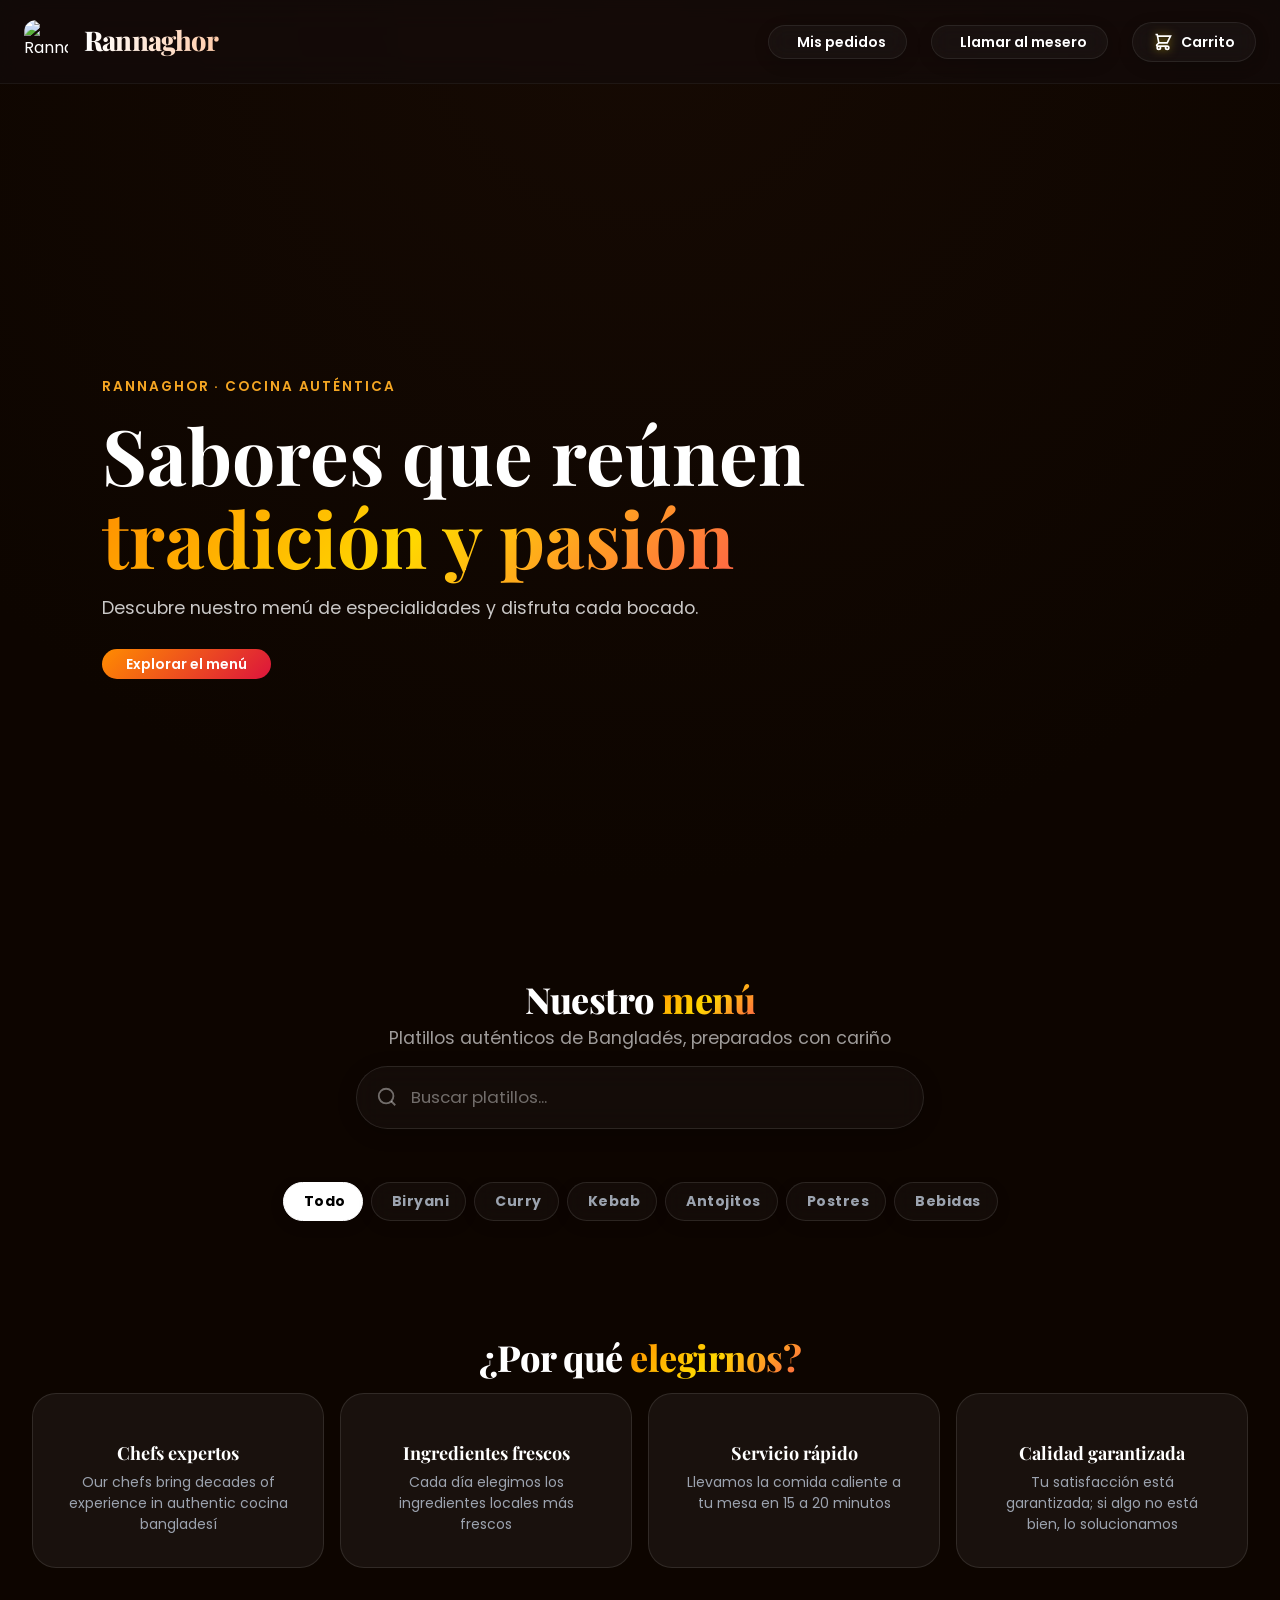
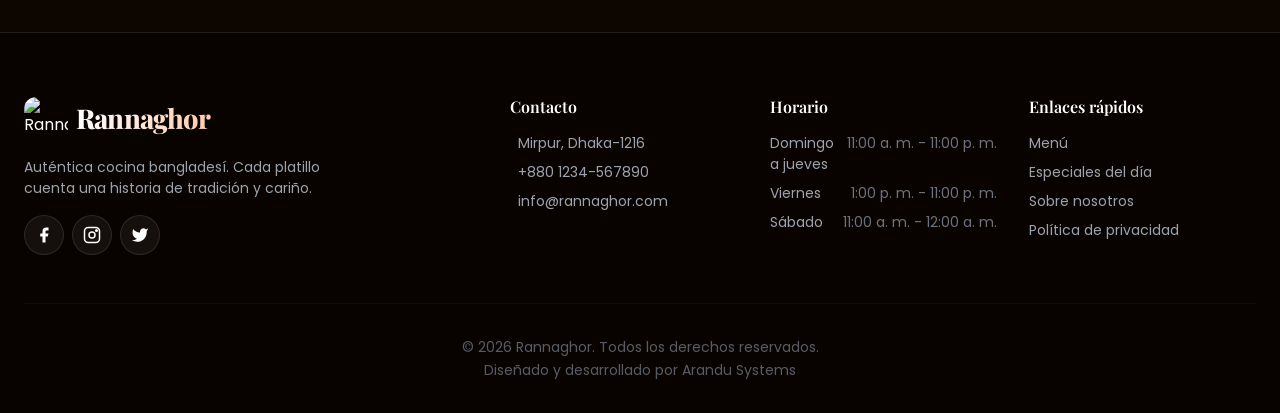
==== index.html @ ba824c11 "feat: improve restaurant ordering and kitchen workflow" ====
<!DOCTYPE html>
<html lang="es-419">

<head>
    <meta charset="UTF-8">
    <meta name="viewport" content="width=device-width, initial-scale=1.0, maximum-scale=1.0, user-scalable=no">
    <meta name="description"
        content="Rannaghor - Auténtica cocina bangladesí. Pide deliciosos platillos directamente desde tu mesa.">
    <meta name="theme-color" content="#1a0a00">
    <title>Rannaghor - Auténtica cocina bangladesí</title>

    <!-- Preconnect for faster font loading -->
    <link rel="preconnect" href="https://fonts.googleapis.com">
    <link rel="preconnect" href="https://fonts.gstatic.com" crossorigin>
    <link
        href="https://fonts.googleapis.com/css2?family=Playfair+Display:wght@400;500;600;700;800&family=Poppins:wght@300;400;500;600;700&display=swap"
        rel="stylesheet">

    <!-- Favicon -->
    <link rel="icon" type="image/png" href="assets/images/logo.png">

    <!-- Styles -->
    <link rel="stylesheet" href="css/style.css">



    <!-- Lucide Icons -->
    <script src="https://unpkg.com/lucide@latest"></script>
    <script src="https://cdn.jsdelivr.net/npm/@supabase/supabase-js@2"></script>
</head>

<body>

    <!-- Redirecting handled in script.js if no table selected -->
    <div id="welcomeScreen" class="hidden"></div>


    <!-- ==================== -->
    <!-- NAVIGATION -->
    <!-- ==================== -->
    <nav class="navbar" id="navbar" role="navigation" aria-label="Navegación principal">
        <div class="navbar-container">
            <!-- Logo -->
            <a href="#" class="navbar-brand">
                <div class="brand-logo">
                    <img src="assets/images/logo.png" alt="Rannaghor Logo">
                </div>
                <div class="brand-text">
                    <span class="brand-name">Rannaghor</span>
                </div>
            </a>


            <!-- Action Buttons -->
            <div class="navbar-actions">
                <!-- My Orders -->
                <button id="viewOrdersBtn" class="btn btn-outline btn-navbar-action">
                    <span class="btn-icon"><i data-lucide="clipboard-list"></i></span>
                    <span class="btn-text">Mis pedidos</span>
                    <span id="activeOrdersBadge" class="order-badge hidden">0</span>
                </button>

                <!-- Call Waiter (Desktop) -->
                <button id="callWaiterBtn" class="btn btn-outline btn-waiter">
                    <span class="btn-icon"><i data-lucide="bell"></i></span>
                    <span class="btn-text">Llamar al mesero</span>
                </button>

                <!-- Cart Button -->
                <button id="cartBtn" class="btn btn-outline btn-navbar-action btn-cart" aria-label="Ver carrito">
                    <span class="btn-icon">
                        <svg class="cart-icon" viewBox="0 0 24 24" fill="none" stroke="currentColor" stroke-width="2">
                            <path
                                d="M3 3h2l.4 2M7 13h10l4-8H5.4M7 13L5.4 5M7 13l-2.293 2.293c-.63.63-.184 1.707.707 1.707H17m0 0a2 2 0 100 4 2 2 0 000-4zm-8 2a2 2 0 11-4 0 2 2 0 014 0z" />
                        </svg>
                    </span>
                    <span class="btn-text">Carrito</span>
                    <span id="cartCount" class="cart-count hidden">0</span>
                </button>


            </div>
        </div>


    </nav>




    <!-- ==================== -->
    <!-- CART SIDEBAR -->
    <!-- ==================== -->
    <div id="cartOverlay" class="overlay hidden" aria-hidden="true"></div>

    <aside id="cartSidebar" class="cart-sidebar" role="dialog" aria-labelledby="cartTitle" aria-modal="true">
        <div class="cart-container">
            <!-- Cart Header -->
            <header class="cart-header">
                <h2 id="cartTitle" class="cart-title">Tu pedido</h2>
                <button id="closeCart" class="btn-close" aria-label="Cerrar carrito">
                    <svg viewBox="0 0 24 24" fill="none" stroke="currentColor" stroke-width="2">
                        <path d="M6 18L18 6M6 6l12 12" />
                    </svg>
                </button>
            </header>



            <!-- Cart Items -->
            <div class="cart-content">
                <div id="cartItems" class="cart-items">
                    <!-- Cart items will be inserted here by JavaScript -->
                </div>

                <!-- Empty Cart State -->
                <div id="emptyCart" class="empty-cart">
                    <div class="empty-cart-icon"><i data-lucide="shopping-bag"></i></div>
                    <p class="empty-cart-title">Tu carrito está vacío</p>
                    <p class="empty-cart-subtitle">¡Agrega algo delicioso!</p>
                </div>
            </div>

            <!-- Cart Summary -->
            <div id="cartSummary" class="cart-summary hidden">
                <div class="summary-row">
                    <span>Subtotal</span>
                    <span id="subtotal"><span class="currency">Gs. </span>0</span>
                </div>
                <div class="summary-row">
                    <span>IVA (5%)</span>
                    <span id="vat"><span class="currency">Gs. </span>0</span>
                </div>
                <div class="summary-row total">
                    <span>Total</span>
                    <span id="total" class="gradient-text"><span class="currency">Gs. </span>0</span>
                </div>

                <!-- Special Instructions -->
                <div class="cart-instructions">
                    <label for="instructions" class="instructions-label">Instrucciones especiales (opcional)</label>
                    <textarea id="instructions" class="instructions-input"
                        placeholder="¿Tienes alguna alergia o solicitud especial?" rows="2"></textarea>
                </div>

                <!-- Payment Method Info -->
                <div class="payment-method-container">
                    <div class="payment-options">
                        <div class="payment-option active">
                            <span class="payment-icon"><i data-lucide="banknote"></i></span>
                            <div class="payment-details">
                                <span class="payment-label">Pago en efectivo</span>
                                <span class="payment-sublabel">Paga en la caja, por favor</span>
                            </div>
                        </div>
                    </div>
                </div>

                <!-- Place Order Button -->
                <button id="placeOrder" class="btn btn-primary btn-place-order">
                    <span>Confirmar pedido</span>
                    <i data-lucide="send"></i>
                </button>
            </div>
        </div>
    </aside>

    <!-- ==================== -->
    <!-- MAIN CONTENT -->
    <!-- ==================== -->
    <main id="mainContent" class="main-content">

        <!-- ==================== -->
        <!-- HERO SECTION -->
        <!-- ==================== -->
        <section class="hero-section" aria-labelledby="heroTitle">
            <!-- Unified Full-Screen Specials Background Slider -->
            <div id="specials" class="specials-slider">
                <!-- Slides will be dynamically injected here by JS -->
            </div>
            <div class="hero-fallback">
                <span class="hero-fallback-eyebrow">Rannaghor · Cocina auténtica</span>
                <h1 id="heroTitle">Sabores que reúnen<br><span class="gradient-text">tradición y pasión</span></h1>
                <p>Descubre nuestro menú de especialidades y disfruta cada bocado.</p>
                <a class="btn btn-primary" href="#menu">Explorar el menú</a>
            </div>

        </section>

        <!-- ==================== -->
        <!-- MENU SECTION -->
        <!-- ==================== -->
        <section id="menu" class="menu-section" aria-labelledby="menuTitle">
            <div class="section-container">
                <!-- Section Header -->
                <header class="section-header">
                    <h2 id="menuTitle" class="section-title scroll-reveal">
                        Nuestro <span class="gradient-text">menú</span>
                    </h2>
                    <p class="section-subtitle scroll-reveal">
                        Platillos auténticos de Bangladés, preparados con cariño
                    </p>
                </header>

                <!-- Search Bar -->
                <div class="search-container scroll-reveal">
                    <div class="search-box">
                        <svg class="search-icon" viewBox="0 0 24 24" fill="none" stroke="currentColor" stroke-width="2">
                            <circle cx="11" cy="11" r="8" />
                            <path d="M21 21l-4.35-4.35" />
                        </svg>
                        <input type="search" id="menuSearch" class="search-input" placeholder="Buscar platillos..."
                            aria-label="Buscar en el menú">
                        <button id="clearSearch" class="search-clear hidden" aria-label="Borrar búsqueda">
                            <svg viewBox="0 0 24 24" fill="none" stroke="currentColor" stroke-width="2">
                                <path d="M6 18L18 6M6 6l12 12" />
                            </svg>
                        </button>
                    </div>
                </div>

                <!-- Category Tabs -->
                <div class="category-tabs scroll-reveal" role="tablist" aria-label="Categorías del menú">
                    <button class="category-tab active" data-category="all" role="tab" aria-selected="true">
                        <span class="tab-icon"><i data-lucide="layout-grid"></i></span>
                        <span class="tab-text">Todo</span>
                    </button>
                    <button class="category-tab" data-category="biriyani" role="tab" aria-selected="false">
                        <span class="tab-icon"><i data-lucide="utensils-crossed"></i></span>
                        <span class="tab-text">Biryani</span>
                    </button>
                    <button class="category-tab" data-category="curry" role="tab" aria-selected="false">
                        <span class="tab-icon"><i data-lucide="soup"></i></span>
                        <span class="tab-text">Curry</span>
                    </button>
                    <button class="category-tab" data-category="kebab" role="tab" aria-selected="false">
                        <span class="tab-icon"><i data-lucide="flame"></i></span>
                        <span class="tab-text">Kebab</span>
                    </button>
                    <button class="category-tab" data-category="snacks" role="tab" aria-selected="false">
                        <span class="tab-icon"><i data-lucide="cookie"></i></span>
                        <span class="tab-text">Antojitos</span>
                    </button>
                    <button class="category-tab" data-category="dessert" role="tab" aria-selected="false">
                        <span class="tab-icon"><i data-lucide="cake-slice"></i></span>
                        <span class="tab-text">Postres</span>
                    </button>
                    <button class="category-tab" data-category="drinks" role="tab" aria-selected="false">
                        <span class="tab-icon"><i data-lucide="cup-soda"></i></span>
                        <span class="tab-text">Bebidas</span>
                    </button>
                </div>

                <!-- Menu Grid -->
                <div id="menuGrid" class="menu-grid" role="list">
                    <!-- Menu items will be inserted here by JavaScript -->
                </div>

                <!-- No Results Message -->
                <div id="noResults" class="no-results hidden">
                    <div class="no-results-icon"><i data-lucide="search"></i></div>
                    <p class="no-results-title">No encontramos platillos</p>
                    <p class="no-results-subtitle">Prueba con otra búsqueda</p>
                </div>
            </div>
        </section>


        <!-- ==================== -->
        <!-- FEATURES SECTION -->
        <!-- ==================== -->
        <section class="features-section" aria-labelledby="featuresTitle">
            <div class="section-container">
                <header class="section-header">
                    <h2 id="featuresTitle" class="section-title scroll-reveal">
                        ¿Por qué <span class="gradient-text">elegirnos?</span>
                    </h2>
                </header>

                <div class="features-grid">
                    <div class="feature-card scroll-reveal">
                        <div class="feature-icon"><i data-lucide="chef-hat"></i></div>
                        <h3 class="feature-title">Chefs expertos</h3>
                        <p class="feature-description">Our chefs bring decades of experience in authentic
                            cocina bangladesí</p>
                    </div>
                    <div class="feature-card scroll-reveal">
                        <div class="feature-icon"><i data-lucide="leaf"></i></div>
                        <h3 class="feature-title">Ingredientes frescos</h3>
                        <p class="feature-description">Cada día elegimos los ingredientes locales más frescos</p>
                    </div>
                    <div class="feature-card scroll-reveal">
                        <div class="feature-icon"><i data-lucide="zap"></i></div>
                        <h3 class="feature-title">Servicio rápido</h3>
                        <p class="feature-description">Llevamos la comida caliente a tu mesa en 15 a 20 minutos</p>
                    </div>
                    <div class="feature-card scroll-reveal">
                        <div class="feature-icon"><i data-lucide="check-circle"></i></div>
                        <h3 class="feature-title">Calidad garantizada</h3>
                        <p class="feature-description">Tu satisfacción está garantizada; si algo no está bien, lo solucionamos</p>
                    </div>
                </div>
            </div>
        </section>

        <!-- ==================== -->
        <!-- FOOTER -->
        <!-- ==================== -->
        <footer class="footer" role="contentinfo">
            <div class="footer-container">
                <div class="footer-grid">
                    <!-- Brand Column -->
                    <div class="footer-brand">
                        <div class="footer-logo">
                            <div class="brand-logo">
                                <img src="assets/images/logo.png" alt="Rannaghor Logo">
                            </div>
                            <div class="brand-text">
                                <span class="brand-name">Rannaghor</span>
                            </div>
                        </div>
                        <p class="footer-description">
                            Auténtica cocina bangladesí. Cada platillo cuenta una historia de tradición y cariño.
                        </p>
                        <div class="social-links">
                            <a href="#" class="social-link" aria-label="Facebook">
                                <svg viewBox="0 0 24 24" fill="currentColor">
                                    <path d="M18 2h-3a5 5 0 00-5 5v3H7v4h3v8h4v-8h3l1-4h-4V7a1 1 0 011-1h3z" />
                                </svg>
                            </a>
                            <a href="#" class="social-link" aria-label="Instagram">
                                <svg viewBox="0 0 24 24" fill="none" stroke="currentColor" stroke-width="2">
                                    <rect x="2" y="2" width="20" height="20" rx="5" />
                                    <circle cx="12" cy="12" r="4" />
                                    <circle cx="18" cy="6" r="1" />
                                </svg>
                            </a>
                            <a href="#" class="social-link" aria-label="Twitter">
                                <svg viewBox="0 0 24 24" fill="currentColor">
                                    <path
                                        d="M23 3a10.9 10.9 0 01-3.14 1.53 4.48 4.48 0 00-7.86 3v1A10.66 10.66 0 013 4s-4 9 5 13a11.64 11.64 0 01-7 2c9 5 20 0 20-11.5a4.5 4.5 0 00-.08-.83A7.72 7.72 0 0023 3z" />
                                </svg>
                            </a>
                        </div>
                    </div>

                    <!-- Contact Column -->
                    <div class="footer-column">
                        <h4 class="footer-heading">Contacto</h4>
                        <ul class="footer-links">
                            <li>
                                <span class="footer-icon"><i data-lucide="map-pin"></i></span>
                                <a href="https://maps.app.goo.gl/3uwBWRVSph2sTfhd8">Mirpur, Dhaka-1216</a>
                            </li>
                            <li>
                                <span class="footer-icon"><i data-lucide="phone"></i></span>
                                <a href="tel:+8801234567890">+880 1234-567890</a>
                            </li>
                            <li>
                                <span class="footer-icon"><i data-lucide="mail"></i></span>
                                <a href="mailto:info@rannaghor.com">info@rannaghor.com</a>
                            </li>
                        </ul>
                    </div>

                    <!-- Hours Column -->
                    <div class="footer-column">
                        <h4 class="footer-heading">Horario</h4>
                        <ul class="footer-links">
                            <li>
                                <span class="day">Domingo a jueves</span>
                                <span class="time">11:00 a. m. - 11:00 p. m.</span>
                            </li>
                            <li>
                                <span class="day">Viernes</span>
                                <span class="time">1:00 p. m. - 11:00 p. m.</span>
                            </li>
                            <li>
                                <span class="day">Sábado</span>
                                <span class="time">11:00 a. m. - 12:00 a. m.</span>
                            </li>
                        </ul>
                    </div>

                    <!-- Quick Links Column -->
                    <div class="footer-column">
                        <h4 class="footer-heading">Enlaces rápidos</h4>
                        <ul class="footer-links">
                            <li><a href="#menu">Menú</a></li>
                            <li><a href="#specials">Especiales del día</a></li>
                            <li><a href="#">Sobre nosotros</a></li>
                            <li><a href="#">Política de privacidad</a></li>
                        </ul>
                    </div>
                </div>

                <!-- Footer Bottom -->
                <div class="footer-bottom">
                    <p>
                        © 2026 Rannaghor. Todos los derechos reservados.
                        <br>
                        Diseñado y desarrollado por
                        Arandu Systems
                    </p>
                </div>
            </div>
        </footer>
    </main>

    <!-- ==================== -->
    <!-- MODALS -->
    <!-- ==================== -->

    <!-- Orders History Modal -->
    <div id="ordersModal" class="modal hidden" role="dialog" aria-labelledby="ordersModalTitle" aria-modal="true">
        <div class="modal-backdrop"></div>
        <div class="modal-container">
            <div class="modal-content modal-md">
                <header class="modal-header">
                    <h3 id="ordersModalTitle" class="modal-title">Historial de pedidos</h3>
                    <button id="closeOrdersModal" class="btn-close" aria-label="Cerrar">
                        <svg viewBox="0 0 24 24" fill="none" stroke="currentColor" stroke-width="2">
                            <path d="M6 18L18 6M6 6l12 12" />
                        </svg>
                    </button>
                </header>
                <div class="modal-body">
                    <div id="ordersList" class="orders-list">
                        <!-- Orders will be inserted here by JavaScript -->
                    </div>
                    <div id="noOrders" class="empty-state">
                        <div class="empty-state-icon"><i data-lucide="clipboard-list"></i></div>
                        <p class="empty-state-title">Aún no tienes pedidos</p>
                        <p class="empty-state-subtitle">Aquí aparecerá tu historial de pedidos</p>
                    </div>
                </div>
            </div>
        </div>
    </div>

    <!-- Track Order Modal -->
    <div id="trackOrderModal" class="modal hidden" role="dialog" aria-labelledby="trackOrderModalTitle"
        aria-modal="true">
        <div class="modal-backdrop"></div>
        <div class="modal-container">
            <div class="modal-content modal-md">
                <header class="modal-header">
                    <div class="modal-header-left">
                        <h3 id="trackOrderModalTitle" class="modal-title">Seguir pedido</h3>
                        <div class="live-badge">
                            <div class="live-dot"></div>
                            <span>En vivo</span>
                        </div>
                    </div>
                    <button id="closeTrackOrderModal" class="btn-close" aria-label="Cerrar">
                        <svg viewBox="0 0 24 24" fill="none" stroke="currentColor" stroke-width="2">
                            <path d="M6 18L18 6M6 6l12 12" />
                        </svg>
                    </button>
                </header>
                <div class="modal-body">
                    <div id="trackOrderList" class="track-order-list">
                        <!-- Active orders with status tracker will be inserted here -->
                    </div>
                    <div id="noActiveOrders" class="empty-state hidden">
                        <div class="empty-state-icon">✅</div>
                        <p class="empty-state-title">No tienes pedidos activos</p>
                        <p class="empty-state-subtitle">¡Ya se entregaron todos tus pedidos!</p>
                    </div>
                </div>
            </div>
        </div>
    </div>

    <!-- Order Success Modal -->
    <div id="successModal" class="modal hidden" role="dialog" aria-labelledby="successModalTitle" aria-modal="true">
        <div class="modal-backdrop"></div>
        <div class="modal-container">
            <div class="modal-content modal-sm">
                <div class="success-content">
                    <!-- Animated Checkmark -->
                    <div class="success-checkmark">
                        <svg viewBox="0 0 24 24">
                            <path d="M5 13l4 4L19 7" />
                        </svg>
                    </div>

                    <h3 id="successModalTitle" class="success-title">¡Pedido confirmado!</h3>
                    <p class="success-subtitle">Enviamos tu pedido a la cocina</p>
                    <p class="order-number">Pedido n.º <span id="orderNumber">12345</span></p>

                    <!-- Info Cards -->
                    <div class="success-info-grid">
                        <div class="success-info-card">
                            <div class="info-icon"><i data-lucide="clock"></i></div>
                            <p class="info-label">Tiempo estimado</p>
                            <p class="info-value">15 a 20 min</p>
                        </div>
                        <div class="success-info-card">
                            <div class="info-icon"><i data-lucide="armchair"></i></div>
                            <p class="info-label">Para la</p>
                            <p class="info-value">Mesa <span id="successTableNumber">-</span></p>
                        </div>
                    </div>

                    <!-- Tip Message -->
                    <div class="success-tip">
                        <p><i data-lucide="info" class="inline-icon"></i> Pulsa el botón <strong>"Seguir pedido"</strong> para
                            ver las actualizaciones en tiempo real</p>
                    </div>

                    <button id="closeSuccessModal" class="btn btn-primary btn-block">
                        Seguir pidiendo
                    </button>
                </div>
            </div>
        </div>
    </div>



    <!-- Item Detail Modal -->
    <div id="itemModal" class="modal hidden" role="dialog" aria-labelledby="itemModalTitle" aria-modal="true">
        <div class="modal-backdrop"></div>
        <div class="modal-container">
            <div class="modal-content modal-md">
                <button id="closeItemModal" class="btn-close modal-close-top" aria-label="Cerrar">
                    <svg viewBox="0 0 24 24" fill="none" stroke="currentColor" stroke-width="2">
                        <path d="M6 18L18 6M6 6l12 12" />
                    </svg>
                </button>

                <div class="item-modal-content" id="itemModalContent">
                    <!-- Left Column: Image & Core Info -->
                    <div class="item-modal-left">
                        <div class="item-modal-visual">
                            <div id="itemModalIcon" class="main-image-container">
                                <!-- Image inserted by JS -->
                            </div>
                            <div class="modal-rating-header">
                                <div class="main-rating-stars">
                                    <i data-lucide="star" class="icon-star-filled"></i>
                                </div>
                                <span id="itemModalAvgRating" class="rating-number">0.0</span>
                                <span id="itemModalRatingCount" class="rating-count">(0 reseñas)</span>
                            </div>
                        </div>

                        <div class="item-modal-details-box">
                            <div class="item-modal-header-info">
                                <h3 id="itemModalTitle" class="item-title-lg">Nombre del platillo</h3>
                                <p id="itemModalDesc" class="item-desc-md">Descripción</p>
                            </div>

                            <div class="item-modal-pricing-row">
                                <span id="itemModalPrice" class="item-price-lg">Gs. 0</span>
                                <div class="item-qty-control">
                                    <button class="qty-btn-v2" id="itemQtyMinus"
                                        aria-label="Reducir cantidad">−</button>
                                    <span class="qty-val-v2" id="itemQtyValue">1</span>
                                    <button class="qty-btn-v2" id="itemQtyPlus"
                                        aria-label="Aumentar cantidad">+</button>
                                </div>
                            </div>

                            <button id="addItemToCart" class="btn btn-primary btn-add-cart-v2">
                                <span>Agregar al carrito</span>
                                <span class="btn-divider"></span>
                                <span id="itemTotalPrice">Gs. 0</span>
                            </button>
                        </div>
                    </div>

                    <!-- Right Column: Reviews -->
                    <div class="item-modal-right">
                        <div class="reviews-section">
                            <h4 class="reviews-section-title">RESEÑAS DE CLIENTES</h4>
                            <div id="itemReviewsList" class="reviews-scroll-area">
                                <!-- Reviews inserted by JS -->
                            </div>
                            <div id="noReviews" class="no-reviews-placeholder">
                                <span>Aún no hay reseñas</span>
                            </div>
                        </div>
                    </div>
                </div>
            </div>
        </div>
    </div>

    <!-- Rating Modal -->
    <div id="ratingModal" class="modal hidden" role="dialog" aria-labelledby="ratingModalTitle" aria-modal="true">
        <div class="modal-backdrop"></div>
        <div class="modal-container">
            <div class="modal-content modal-md">
                <!-- Rating View -->
                <div id="ratingView">
                    <header class="modal-header">
                        <div>
                            <h3 id="ratingModalTitle" class="modal-title">Califica tus platillos</h3>
                            <p class="rating-order-id">Pedido n.º <span id="ratingOrderNumber">-</span></p>
                        </div>
                        <button id="closeRatingModal" class="btn-close" aria-label="Cerrar">
                            <svg viewBox="0 0 24 24" fill="none" stroke="currentColor" stroke-width="2">
                                <path d="M6 18L18 6M6 6l12 12" />
                            </svg>
                        </button>
                    </header>
                    <div class="modal-body">
                        <p class="rating-subtitle">¿Qué te pareció cada platillo? ¡Toca las estrellas para calificarlo!</p>
                        <div id="ratingItemsList" class="rating-items-list">
                            <!-- Per-item rating rows inserted by JS -->
                        </div>
                    </div>
                    <div class="rating-actions">
                        <button id="skipRating" class="btn btn-outline">Omitir</button>
                        <button id="submitRating" class="btn btn-primary">
                            <span>Enviar</span>
                        </button>
                    </div>
                </div>
            </div>
        </div>
    </div>

    <!-- ==================== -->
    <!-- FLOATING ELEMENTS -->
    <!-- ==================== -->



    <!-- Floating Track Order Button -->
    <div id="floatingTrackOrder" class="floating-track hidden">
        <button id="floatingTrackBtn" class="fab fab-track">
            <div class="live-dot"></div>
            <span class="fab-text">Seguir pedido</span>
            <span id="floatingOrderCount" class="fab-badge">1</span>
        </button>
    </div>

    <!-- Toast Container -->
    <div id="toastContainer" class="toast-container" aria-live="polite" aria-atomic="true">
        <!-- Toast notifications will be inserted here -->
    </div>

    <!-- Back to Top Button -->
    <button id="backToTop" class="back-to-top hidden" aria-label="Volver arriba">
        <svg viewBox="0 0 24 24" fill="none" stroke="currentColor" stroke-width="2">
            <path d="M18 15l-6-6-6 6" />
        </svg>
    </button>

    <!-- Scripts -->
    <script src="js/script.js"></script>
</body>

</html>
---- css/style.css ----
/* ============================================
   RANNAGHOR - RESTAURANT ORDERING SYSTEM
   Complete Responsive Stylesheet (FIXED)
   ============================================ */

/* ==========================================
   TABLE OF CONTENTS
   ==========================================
   1. CSS Variables & Theme
   2. Reset & Base Styles
   3. Typography
   4. Utility Classes
   5. Layout & Container
   6. Buttons
   7. Navigation
   8. Welcome Screen
   9. Hero Section
   10. Menu Section
   11. Specials Section
   12. Features Section
   13. Footer
   14. Cart Sidebar
   15. Modals
   16. Cards
   17. Forms
   18. Floating Elements
   19. Animations & Keyframes
   20. Responsive Breakpoints
   ========================================== */

/* ==========================================
   1. CSS VARIABLES & THEME
   ========================================== */

:root {
    /* Colors - Primary */
    --color-primary: #FF8C00;
    --color-primary-dark: #DC143C;
    --color-primary-light: #FFD700;

    /* Colors - Background */
    --color-bg-dark: #0d0500;
    --color-bg-card: rgba(255, 255, 255, 0.05);
    --color-bg-card-hover: rgba(255, 255, 255, 0.08);
    --color-bg-overlay: rgba(0, 0, 0, 0.8);

    /* Colors - Text */
    --color-text-primary: #ffffff;
    --color-text-secondary: #9ca3af;
    --color-text-muted: #6b7280;

    /* Colors - Status */
    --color-success: #10b981;
    --color-warning: #f59e0b;
    --color-error: #ef4444;
    --color-info: #3b82f6;

    /* Colors - Border */
    --color-border: rgba(255, 255, 255, 0.1);
    --color-border-hover: rgba(255, 140, 0, 0.5);

    /* Gradients */
    --gradient-primary: linear-gradient(135deg, #FF8C00 0%, #DC143C 100%);
    --gradient-action: linear-gradient(135deg, #DC143C 0%, #FF4500 50%, #C71585 100%);
    --gradient-text: linear-gradient(135deg, #FF8C00 0%, #FFD700 50%, #FF6347 100%);
    --gradient-success: linear-gradient(135deg, #10b981 0%, #059669 100%);

    /* Spacing Scale (Issue #10: Documented for clarity)
       Based on a consistent 4px/0.25rem base unit
       xs=4px, sm=8px, md=16px, lg=24px, xl=32px, 2xl=48px, 3xl=64px */
    --space-xs: 0.25rem;
    /* 4px - Minimal spacing */
    --space-sm: 0.5rem;
    /* 8px - Small spacing */
    --space-md: 1rem;
    /* 16px - Default spacing */
    --space-lg: 1.5rem;
    /* 24px - Large spacing */
    --space-xl: 2rem;
    /* 32px - Extra large spacing */
    --space-2xl: 3rem;
    /* 48px - 2x extra large */
    --space-3xl: 4rem;
    /* 64px - 3x extra large */

    /* Border Radius Scale
       Consistent sizing from small corners to full circles */
    --radius-sm: 0.375rem;
    /* 6px - Small radius */
    --radius-md: 0.5rem;
    /* 8px - Medium radius */
    --radius-lg: 0.75rem;
    /* 12px - Large radius */
    --radius-xl: 1rem;
    /* 16px - Extra large radius */
    --radius-2xl: 1.5rem;
    /* 24px - 2x extra large */
    --radius-full: 9999px;
    /* Fully rounded (pills/circles) */

    /* Font Family */
    --font-body: 'Poppins', -apple-system, BlinkMacSystemFont, 'Segoe UI', Roboto, sans-serif;
    --font-display: 'Playfair Display', Georgia, serif;

    /* Font Sizes */
    --text-xs: 0.75rem;
    --text-sm: 0.875rem;
    --text-base: 1rem;
    --text-lg: 1.125rem;
    --text-xl: 1.25rem;
    --text-2xl: 1.5rem;
    --text-3xl: 1.875rem;
    --text-4xl: 2.25rem;
    --text-5xl: 3rem;
    --text-6xl: 3.75rem;

    /* Font Weights */
    --font-light: 300;
    --font-normal: 400;
    --font-medium: 500;
    --font-semibold: 600;
    --font-bold: 700;
    --font-extrabold: 800;

    /* Line Heights */
    --leading-tight: 1.25;
    --leading-normal: 1.5;
    --leading-relaxed: 1.625;

    /* Shadows */
    --shadow-sm: 0 1px 2px rgba(0, 0, 0, 0.2);
    --shadow-md: 0 4px 6px rgba(0, 0, 0, 0.3);
    --shadow-lg: 0 10px 25px rgba(0, 0, 0, 0.4);
    --shadow-xl: 0 20px 40px rgba(0, 0, 0, 0.5);
    --shadow-glow: 0 0 30px rgba(255, 140, 0, 0.3);

    /* Transitions */
    --transition-fast: 150ms ease;
    --transition-base: 300ms ease;
    --transition-slow: 500ms ease;
    --transition-bounce: 500ms cubic-bezier(0.68, -0.55, 0.265, 1.55);

    /* Z-Index Scale */
    --z-base: 1;
    --z-dropdown: 10;
    --z-sticky: 20;
    --z-fixed: 30;
    --z-modal-backdrop: 2000;
    --z-modal: 3000;
    --z-popover: 60;
    --z-tooltip: 70;
    --z-toast: 5000;
    --z-max: 100;

    /* Container */
    --container-max: 1280px;
    --container-padding: 1.5rem;

    /* Navbar */
    --navbar-height: 84px;
    --navbar-height-mobile: 74px;
}

/* ==========================================
   2. RESET & BASE STYLES
   ========================================== */

*,
*::before,
*::after {
    box-sizing: border-box;
    margin: 0;
    padding: 0;
}

html {
    scroll-behavior: smooth;
    -webkit-text-size-adjust: 100%;
    -webkit-tap-highlight-color: transparent;
    background-color: #0d0500;
    /* Prevent white background showing during mobile scroll */
    min-height: 100%;
}

body {
    font-family: var(--font-body);
    font-size: var(--text-base);
    font-weight: var(--font-normal);
    line-height: var(--leading-normal);
    color: var(--color-text-primary);
    background: radial-gradient(circle at top center, #160a03 0%, var(--color-bg-dark) 80%);
    background-attachment: fixed;
    background-color: var(--color-bg-dark);
    min-height: 100%;
    margin: 0;
    overflow-x: hidden;
    -webkit-font-smoothing: antialiased;
    -moz-osx-font-smoothing: grayscale;
}

/* Optimization for mobile browsers to prevent background flickering/gaps during scroll */
@media (max-width: 768px) {
    body {
        background-attachment: scroll;
        background-repeat: no-repeat;
        background-size: cover;
    }
}

body.modal-open,
body.cart-open {
    overflow: hidden;
}

svg,
.lucide {
    display: block;
    max-width: 100%;
}

img {
    height: auto;
}

input,
button,
textarea,
select {
    font: inherit;
    color: inherit;
}

button {
    cursor: pointer;
    background: none;
    border: none;
}

a {
    color: inherit;
    text-decoration: none;
}

ul,
ol {
    list-style: none;
}

/* Focus Styles for Accessibility */
:focus-visible {
    outline: 2px solid var(--color-primary);
    outline-offset: 2px;
}

/* Selection */
::selection {
    background-color: var(--color-primary);
    color: var(--color-text-primary);
}

/* Scrollbar Styling */
::-webkit-scrollbar {
    width: 8px;
    height: 8px;
}

::-webkit-scrollbar-track {
    background: rgba(255, 255, 255, 0.05);
}

::-webkit-scrollbar-thumb {
    background: rgba(255, 140, 0, 0.3);
    border-radius: var(--radius-full);
}

::-webkit-scrollbar-thumb:hover {
    background: rgba(255, 140, 0, 0.5);
}

/* ==========================================
   3. TYPOGRAPHY
   ========================================== */

h1,
h2,
h3,
h4,
h5,
h6,
.font-display {
    font-family: var(--font-display);
    font-weight: var(--font-bold);
    line-height: var(--leading-tight);
}

h1 {
    font-size: var(--text-4xl);
}

h2 {
    font-size: var(--text-3xl);
}

h3 {
    font-size: var(--text-2xl);
}

h4 {
    font-size: var(--text-xl);
}

h5 {
    font-size: var(--text-lg);
}

h6 {
    font-size: var(--text-base);
}

.gradient-text {
    background: var(--gradient-text);
    -webkit-background-clip: text;
    -webkit-text-fill-color: transparent;
    background-clip: text;
}

.currency {
    font-size: 1.1em !important;
    font-weight: bolder;
    margin-right: 0.05em;
    font-family: inherit !important;
    vertical-align: baseline;
}

/* ==========================================
   4. UTILITY CLASSES
   ========================================== */

.hidden {
    display: none !important;
}

.invisible {
    visibility: hidden;
}

.sr-only {
    position: absolute;
    width: 1px;
    height: 1px;
    padding: 0;
    margin: -1px;
    overflow: hidden;
    clip: rect(0, 0, 0, 0);
    white-space: nowrap;
    border: 0;
}

.flex {
    display: flex;
}

.flex-center {
    display: flex;
    align-items: center;
    justify-content: center;
}

.text-center {
    text-align: center;
}

/* ==========================================
   5. LAYOUT & CONTAINER
   ========================================== */

.section-container {
    max-width: var(--container-max);
    margin: 0 auto;
    padding: 0 var(--container-padding);
}

.section-header {
    text-align: center;
    margin-bottom: var(--space-xl);
    display: flex;
    flex-direction: column;
    align-items: center;
    gap: var(--space-xs);
}

.section-title {
    font-size: clamp(2rem, 5vw, 3rem);
    font-weight: 800;
    letter-spacing: -0.5px;
    line-height: 1.2;
    margin-bottom: 0;
}

.section-subtitle {
    font-size: clamp(0.9rem, 2vw, 1.1rem);
    color: rgba(255, 255, 255, 0.6);
    max-width: 600px;
    margin: 0 auto;
    font-weight: 400;
}

/* Main Content */
.main-content {
    opacity: 1;
    transition: opacity var(--transition-slow);
}

.main-content.visible {
    opacity: 1;
}

/* ==========================================
   6. BUTTONS
   ========================================== */

.btn {
    display: inline-flex;
    align-items: center;
    justify-content: center;
    gap: var(--space-sm);
    padding: var(--space-sm) var(--space-lg);
    font-size: var(--text-sm);
    font-weight: var(--font-semibold);
    line-height: 1;
    border-radius: var(--radius-full);
    transition: all var(--transition-base);
    white-space: nowrap;
    cursor: pointer;
    border: none;
}

.btn:disabled {
    opacity: 0.5;
    cursor: not-allowed;
}

/* Primary Button with Glow */
.btn-primary {
    position: relative;
    background: var(--gradient-primary);
    color: var(--color-text-primary);
    border: none;
}

.btn-primary::before {
    content: '';
    position: absolute;
    top: 0;
    left: 0;
    right: 0;
    bottom: 0;
    background: var(--gradient-primary);
    filter: blur(20px);
    opacity: 0;
    transition: opacity var(--transition-base);
    z-index: -1;
    border-radius: inherit;
}

.btn-primary:hover::before {
    opacity: 0.6;
}

.btn-primary:hover {
    transform: translateY(-2px);
}

.btn-primary:active {
    transform: translateY(0);
}

/* Outline Button */
.btn-outline {
    background: transparent;
    color: var(--color-text-primary);
    border: 1px solid var(--color-border);
}

.btn-outline:hover {
    background: rgba(255, 140, 0, 0.1);
    border-color: var(--color-primary);
}



/* Button Sizes */
.btn-sm {
    padding: var(--space-xs) var(--space-md);
    font-size: var(--text-xs);
}

.btn-lg {
    padding: var(--space-md) var(--space-xl);
    font-size: var(--text-base);
}

.btn-block {
    width: 100%;
}

/* Icon Button */
.btn-icon {
    display: inline-flex;
    align-items: center;
    justify-content: center;
}

.btn-icon .lucide {
    width: 18px;
    height: 18px;
    stroke-width: 2.5px;
}

.btn-text {
    display: inline;
}

.inline-icon {
    display: inline-flex;
    align-items: center;
    justify-content: center;
    vertical-align: middle;
    width: 1em;
    height: 1em;
    margin-top: -2px;
}

.review-stars {
    display: flex;
    gap: 2px;
    align-items: center;
}

.review-stars .lucide {
    width: 14px;
    height: 14px;
}

.review-stars .lucide.fill {
    fill: #FFD700;
    color: #FFD700;
}

/* Close Button */
.btn-close {
    display: flex;
    align-items: center;
    justify-content: center;
    width: 40px;
    height: 40px;
    border-radius: var(--radius-full);
    background: transparent;
    transition: background var(--transition-fast);
}

.btn-close:hover {
    background: rgba(255, 255, 255, 0.1);
}

.btn-close svg {
    width: 24px;
    height: 24px;
}

/* Premium Button Refinements (Global Base) */
.btn-primary,
.btn-add-cart-v2,
.btn-special {
    position: relative;
    overflow: hidden;
    /* For the shine effect */
    transition: all 0.4s cubic-bezier(0.16, 1, 0.3, 1);
    border-radius: 50px !important;
}

/* The "WOW" Shine Pseudo-element */
.btn-primary::after,
.btn-add-cart-v2::after,
.btn-special::after {
    content: '';
    position: absolute;
    top: 0;
    left: -100%;
    width: 100%;
    height: 100%;
    background: linear-gradient(90deg,
            transparent,
            rgba(255, 255, 255, 0.4),
            transparent);
    transition: 0.5s;
    z-index: 1;
}

.btn-primary:hover::after,
.btn-add-cart-v2:hover::after,
.btn-special:hover::after {
    left: 100%;
}

.btn-primary:active,
.btn-add-cart-v2:active,
.btn-special:active {
    transform: scale(0.96) translateY(0);
}

/* Add Button */
.btn-add {
    padding: 10px 24px;
    background: var(--gradient-action) !important;
    border-radius: 50px !important;
    font-weight: 700;
    box-shadow: 0 4px 15px rgba(220, 20, 60, 0.4);
    border: 1px solid rgba(255, 255, 255, 0.1);
}

.btn-add:hover {
    transform: translateY(-2px) scale(1.05);
    box-shadow: 0 8px 25px rgba(220, 20, 60, 0.6);
    filter: brightness(1.1);
}

/* Quantity Buttons */
.qty-btn {
    display: flex;
    align-items: center;
    justify-content: center;
    width: 36px;
    height: 36px;
    border-radius: var(--radius-full);
    border: 1px solid var(--color-border);
    font-size: var(--text-lg);
    font-weight: var(--font-medium);
    transition: all var(--transition-fast);
    background: transparent;
    color: var(--color-text-primary);
    cursor: pointer;
}

.qty-btn:hover {
    background: var(--color-primary);
    border-color: var(--color-primary);
}

.qty-btn:active {
    transform: scale(0.9);
}

.qty-value {
    min-width: 40px;
    text-align: center;
    font-weight: var(--font-semibold);
}

/* ==========================================
   7. NAVIGATION
   ========================================== */

.navbar {
    position: fixed;
    top: 0;
    left: 0;
    right: 0;
    height: var(--navbar-height);
    background: rgba(18, 12, 10, 0.7);
    /* Deep dark glass */
    backdrop-filter: blur(15px) saturate(180%);
    -webkit-backdrop-filter: blur(15px) saturate(180%);
    border-bottom: 1px solid rgba(255, 255, 255, 0.05);
    z-index: var(--z-sticky);
    transition: all 0.5s cubic-bezier(0.16, 1, 0.3, 1);
}

.navbar.scrolled {
    background: rgba(26, 10, 0, 0.95);
    border-bottom-color: rgba(255, 255, 255, 0.12);
    box-shadow: 0 10px 30px rgba(0, 0, 0, 0.3);
}

.navbar-container {
    max-width: var(--container-max);
    height: 100%;
    margin: 0 auto;
    padding: 0 var(--container-padding);
    display: flex;
    align-items: center;
    justify-content: space-between;
}

/* Brand/Logo */
.navbar-brand {
    display: flex;
    align-items: center;
    gap: var(--space-md);
    transition: all var(--transition-base);
    text-decoration: none;
}

.navbar-brand:hover {
    transform: scale(1.02);
}

.brand-logo {
    width: 44px;
    height: 44px;
    border-radius: 12px;
    background: transparent;
    display: flex;
    align-items: center;
    justify-content: center;
    position: relative;
    overflow: hidden;
}

.brand-logo img {
    width: 100%;
    height: 100%;
    object-fit: contain;
}

.brand-logo::after {
    content: '';
    position: absolute;
    inset: 0;
    background: linear-gradient(45deg, transparent, rgba(255, 255, 255, 0.2), transparent);
    transform: translateX(-100%);
    transition: transform 0.6s ease;
}

.navbar-brand:hover .brand-logo::after {
    transform: translateX(100%);
}

.brand-text {
    display: flex;
    flex-direction: column;
}

.brand-name {
    font-family: var(--font-display);
    font-size: 1.7rem;
    font-weight: 800;
    letter-spacing: -0.03em;
    background: linear-gradient(to right, #ffffff, #ffccaa);
    -webkit-background-clip: text;
    background-clip: text;
    -webkit-text-fill-color: transparent;
    line-height: 1.3;
    padding-bottom: 2px;
}

/* Table Badge */
.table-badge {
    display: flex;
    align-items: center;
    gap: var(--space-sm);
    padding: var(--space-sm) var(--space-md);
    background: var(--gradient-success);
    border-radius: var(--radius-full);
    font-size: var(--text-sm);
    font-weight: var(--font-semibold);
    animation: pulse-glow 2s ease-in-out infinite;
}

/* Desktop Navigation Menu */
.navbar-menu {
    display: none;
    align-items: center;
    gap: var(--space-xl);
}

.nav-link {
    font-size: var(--text-sm);
    font-weight: var(--font-medium);
    color: var(--color-text-secondary);
    transition: color var(--transition-fast);
    position: relative;
}

.nav-link:hover {
    color: var(--color-primary);
}

.nav-btn {
    display: inline-flex;
    align-items: center;
    gap: var(--space-sm);
    background: none;
    border: none;
    cursor: pointer;
}

.order-badge {
    min-width: 18px;
    height: 18px;
    padding: 0 5px;
    background: var(--color-primary);
    color: #ffffff;
    font-size: 10px;
    font-weight: 800;
    border-radius: 50px;
    display: flex;
    align-items: center;
    justify-content: center;
    border: 2px solid rgba(18, 12, 10, 0.8);
    box-shadow: 0 2px 8px rgba(255, 140, 0, 0.4);
}

/* Navbar Actions Refined */
.navbar-actions {
    display: flex;
    align-items: center;
    gap: var(--space-lg);
}

.btn-waiter,
.btn-navbar-action {
    display: inline-flex;
    align-items: center;
    gap: var(--space-sm);
    padding: 9px 20px;
    border-radius: 50px;
    /* Pill shaped */
    border: 1px solid rgba(255, 255, 255, 0.08);
    background: rgba(255, 255, 255, 0.03);
    color: #ffffff;
    font-size: var(--text-sm);
    font-weight: 600;
    backdrop-filter: blur(10px);
    -webkit-backdrop-filter: blur(10px);
    transition: all 0.4s cubic-bezier(0.16, 1, 0.3, 1);
    cursor: pointer;
    position: relative;
    box-shadow: 0 4px 15px rgba(0, 0, 0, 0.2);
}

/* Compact buttons on mobile */
@media (max-width: 660px) {
    .navbar-actions {
        gap: var(--space-sm);
    }

    .btn-waiter,
    .btn-navbar-action {
        padding: 8px 14px;
        font-size: 0.8rem;
        gap: var(--space-xs);
    }

    .btn-waiter .btn-text,
    .btn-navbar-action .btn-text {
        display: none;
    }

    .btn-waiter .btn-icon,
    .btn-navbar-action .btn-icon {
        font-size: 1.2rem;
    }

    .btn-cart {
        padding: 8px 14px;
        border-radius: 50px;
        width: auto;
        height: auto;
    }

    .btn-cart .btn-text {
        display: none;
    }
}

@media (max-width: 480px) {
    .navbar-brand {
        gap: var(--space-xs);
    }

    .brand-logo {
        width: 38px;
        height: 38px;
    }

    .brand-name {
        font-size: 1.4rem;
    }

    .navbar-actions {
        gap: 6px;
    }
}

.btn-waiter:hover,
.btn-navbar-action:hover {
    background: rgba(255, 255, 255, 0.06);
    border-color: rgba(255, 140, 0, 0.35);
    /* Subtle brand glow */
    transform: translateY(-2px);
    box-shadow: 0 8px 25px rgba(255, 140, 0, 0.15);
}

.btn-waiter .btn-icon,
.btn-navbar-action .btn-icon {
    font-size: var(--text-base);
    filter: drop-shadow(0 0 5px rgba(255, 215, 0, 0.5));
}

/* Unified Badge Styling */
.order-badge,
.cart-count {
    position: absolute;
    top: -5px;
    right: -5px;
    min-width: 18px;
    height: 18px;
    padding: 0 5px;
    background: var(--color-primary);
    color: #ffffff;
    font-size: 10px;
    font-weight: 800;
    border-radius: 50px;
    display: flex;
    align-items: center;
    justify-content: center;
    border: 2px solid rgba(18, 12, 10, 0.8);
    box-shadow: 0 2px 8px rgba(255, 140, 0, 0.4);
    z-index: 10;
    pointer-events: none;
    transition: all 0.3s cubic-bezier(0.175, 0.885, 0.32, 1.275);
}

/* Cart specific adjustments */
.btn-cart {
    /* Inherits base .btn-navbar-action styles */
}

.cart-icon {
    width: 20px;
    height: 20px;
    /* stroke: #FFD700; Gold stroke for brand consistency
    filter: drop-shadow(0 0 5px rgba(255, 215, 0, 0.4)); */
}




/* ==========================================
   8. WELCOME SCREEN
   ========================================== */

.welcome-screen {
    position: fixed;
    inset: 0;
    background: linear-gradient(135deg, #1a0a00 0%, #2d1810 100%);
    z-index: var(--z-max);
    display: flex;
    align-items: center;
    justify-content: center;
    padding: var(--space-md);
    overflow-y: auto;
}

.welcome-container {
    width: 100%;
    max-width: 420px;
    display: flex;
    flex-direction: column;
    gap: var(--space-lg);
}

.welcome-header {
    text-align: center;
}

.welcome-logo {
    display: flex;
    justify-content: center;
    margin-bottom: var(--space-md);
}

.logo-icon {
    width: 72px;
    height: 72px;
    border-radius: var(--radius-full);
    background: var(--gradient-primary);
    display: flex;
    align-items: center;
    justify-content: center;
    font-size: 40px;
    animation: float 3s ease-in-out infinite;
}

.welcome-title {
    font-size: var(--text-2xl);
    margin-bottom: var(--space-sm);
}

.welcome-subtitle {
    font-size: var(--text-sm);
    color: var(--color-text-secondary);
    margin-bottom: var(--space-xs);
}

.welcome-instruction {
    font-size: var(--text-xs);
    color: var(--color-text-muted);
}

/* Welcome Card - FIXED to prevent overflow */
.welcome-card {
    background: var(--color-bg-card);
    backdrop-filter: blur(20px);
    -webkit-backdrop-filter: blur(20px);
    border: 1px solid var(--color-border);
    border-radius: var(--radius-2xl);
    padding: var(--space-lg);
    width: 100%;
    overflow: hidden;
}

.demo-badge {
    display: inline-flex;
    align-items: center;
    gap: var(--space-sm);
    background: rgba(245, 158, 11, 0.2);
    color: #fbbf24;
    padding: var(--space-sm) var(--space-md);
    border-radius: var(--radius-full);
    font-size: var(--text-xs);
    margin-bottom: var(--space-md);
}

.demo-icon {
    width: 14px;
    height: 14px;
}

.table-selection-title {
    font-size: var(--text-base);
    text-align: center;
    margin-bottom: var(--space-md);
}

/* Table Grid - FIXED for proper containment */
.table-grid {
    display: grid;
    grid-template-columns: repeat(5, 1fr);
    gap: var(--space-sm);
    margin-bottom: var(--space-md);
    width: 100%;
}

.table-card {
    display: flex;
    flex-direction: column;
    align-items: center;
    justify-content: center;
    aspect-ratio: 1;
    padding: var(--space-xs);
    background: var(--color-bg-card);
    border: 2px solid var(--color-border);
    border-radius: var(--radius-lg);
    transition: all var(--transition-base);
    cursor: pointer;
    min-width: 0;
}

.table-card:hover {
    transform: scale(1.05);
    border-color: var(--color-primary);
    box-shadow: 0 10px 30px rgba(255, 140, 0, 0.2);
}

.table-card.selected,
.table-card[aria-checked="true"] {
    border-color: var(--color-success);
    background: rgba(16, 185, 129, 0.1);
}

.table-icon {
    font-size: 1.25rem;
    line-height: 1;
}

.table-number {
    font-size: 0.625rem;
    font-weight: var(--font-bold);
    margin-top: 2px;
}

/* Table Legend */
.table-legend {
    display: flex;
    justify-content: center;
    gap: var(--space-lg);
}

.legend-item {
    display: flex;
    align-items: center;
    gap: var(--space-sm);
    font-size: var(--text-xs);
    color: var(--color-text-secondary);
}

.legend-dot {
    width: 8px;
    height: 8px;
    border-radius: var(--radius-full);
}

.legend-dot.available {
    background: var(--color-success);
}

.legend-dot.selected {
    background: var(--color-primary);
}

/* Welcome Footer */
.welcome-footer {
    text-align: center;
    font-size: var(--text-xs);
    color: var(--color-text-muted);
}

/* ==========================================
   9. HERO SECTION
   ========================================== */

.hero-section {
    position: relative;
    min-height: 100vh;
    display: flex;
    flex-direction: column;
    align-items: center;
    justify-content: flex-start;
    /* Prevent top-clipping when content exceeds min-height 100vh */
    padding: calc(var(--navbar-height) + var(--space-2xl)) 0 var(--space-2xl);
    overflow: hidden;
}

.hero-fallback {
    position: relative;
    z-index: 4;
    width: min(760px, 90%);
    margin: auto 8vw;
    align-self: flex-start;
    color: var(--color-white, #fff);
}

.hero-fallback-eyebrow {
    display: block;
    margin-bottom: 1rem;
    color: #f5a623;
    font-size: .85rem;
    font-weight: 600;
    letter-spacing: .14em;
    text-transform: uppercase;
}

.hero-fallback h1 {
    margin: 0 0 1rem;
    font-family: var(--font-display);
    font-size: clamp(2.5rem, 6vw, 5rem);
    line-height: 1.08;
}

.hero-fallback p {
    margin: 0 0 1.75rem;
    color: rgba(255,255,255,.78);
    font-size: 1.1rem;
}

/* Hero Background Effects */
.hero-bg {
    position: absolute;
    inset: 0;
    overflow: hidden;
    z-index: 0;
    background: transparent;
    /* Changed from hard gradient to allow seamless body gradient blend */
}

.mesh-gradient {
    position: absolute;
    width: 100%;
    height: 100%;
    top: 0;
    left: 0;
    opacity: 0.6;
}

.mesh-gradient::before {
    content: '';
    position: absolute;
    width: 150%;
    height: 150%;
    top: -25%;
    left: -25%;
    background:
        radial-gradient(ellipse at 10% 90%, rgba(255, 140, 0, 0.3) 0%, transparent 60%),
        radial-gradient(ellipse at 90% 10%, rgba(220, 20, 60, 0.2) 0%, transparent 60%),
        radial-gradient(ellipse at 50% 50%, rgba(139, 69, 19, 0.25) 0%, transparent 50%);
    animation: meshMove 25s ease-in-out infinite alternate;
}

.hero-visuals {
    position: absolute;
    inset: 0;
    pointer-events: none;
}

.visual-blur {
    position: absolute;
    width: 40vw;
    height: 40vw;
    border-radius: var(--radius-full);
    filter: blur(120px);
    opacity: 0.2;
    mix-blend-mode: screen;
}

.blur-1 {
    background: var(--color-primary);
    top: -10%;
    left: -10%;
    animation: float 15s ease-in-out infinite;
}

.blur-2 {
    background: var(--color-error);
    bottom: -10%;
    right: -10%;
    animation: float 18s ease-in-out infinite reverse;
}

/* Floating Orbs */
.orb {
    position: absolute;
    border-radius: var(--radius-full);
    filter: blur(80px);
    opacity: 0.4;
    animation: float 10s ease-in-out infinite;
    pointer-events: none;
}

.orb-1 {
    width: 400px;
    height: 400px;
    background: radial-gradient(circle at center, rgba(255, 140, 0, 0.4), transparent 70%);
    top: -150px;
    right: -100px;
    animation-delay: 0s;
}

.orb-2 {
    width: 300px;
    height: 300px;
    background: radial-gradient(circle at center, rgba(255, 215, 0, 0.3), transparent 70%);
    bottom: -100px;
    left: -50px;
    animation-delay: -5s;
}

.orb-3 {
    width: 250px;
    height: 250px;
    background: radial-gradient(circle at center, rgba(139, 69, 19, 0.3), transparent 70%);
    top: 30%;
    left: 20%;
    animation-delay: -3s;
}



/* Live Dot Animation */
.live-dot {
    width: 8px;
    height: 8px;
    background: #00ef8b;
    border-radius: var(--radius-full);
    animation: live-pulse 1.5s ease-in-out infinite;
    box-shadow: 0 0 10px rgba(0, 239, 139, 0.5);
}



/* ==========================================
   10. MENU SECTION
   ========================================== */

.search-container {
    max-width: 600px;
    margin: 0 auto var(--space-2xl);
    /* More breathing room */
    padding: 0 var(--space-md);
}

.search-box {
    position: relative;
    display: flex;
    align-items: center;
}

.search-icon {
    position: absolute;
    left: 20px;
    width: 22px;
    height: 22px;
    color: rgba(255, 255, 255, 0.4);
    pointer-events: none;
    transition: color 0.3s ease;
    z-index: 10;
    /* Ensures it sits above the glassmorphic input */
}

.search-input {
    width: 100%;
    padding: 18px 24px 18px 54px;
    background: rgba(255, 255, 255, 0.03);
    border: 1px solid rgba(255, 255, 255, 0.1);
    backdrop-filter: blur(12px);
    -webkit-backdrop-filter: blur(12px);
    border-radius: 50px;
    font-size: 1.05rem;
    color: var(--color-text-primary);
    box-shadow: 0 4px 20px rgba(0, 0, 0, 0.2);
    transition: all 0.3s cubic-bezier(0.16, 1, 0.3, 1);
}

.search-input:focus {
    outline: none;
    background: rgba(255, 255, 255, 0.06);
    border-color: rgba(255, 140, 0, 0.6);
    box-shadow: 0 8px 30px rgba(255, 140, 0, 0.15), 0 0 0 3px rgba(255, 140, 0, 0.2);
}

.search-box:focus-within .search-icon {
    color: var(--color-primary);
}

.search-input::placeholder {
    color: rgba(255, 255, 255, 0.4);
}

.search-clear {
    position: absolute;
    right: var(--space-sm);
    width: 32px;
    height: 32px;
    display: flex;
    align-items: center;
    justify-content: center;
    border-radius: var(--radius-full);
    transition: background var(--transition-fast);
    background: transparent;
    border: none;
    cursor: pointer;
    color: var(--color-text-primary);
}

.search-clear:hover {
    background: rgba(255, 255, 255, 0.1);
}

.search-clear svg {
    width: 16px;
    height: 16px;
}

/* Category Tabs */
.category-tabs {
    display: flex;
    gap: var(--space-sm);
    overflow-x: auto;
    padding-top: 5px;
    padding-bottom: calc(var(--space-md) + 5px);
    margin-bottom: var(--space-lg);
    -webkit-overflow-scrolling: touch;
    scrollbar-width: none;
    -ms-overflow-style: none;
}

.category-tabs::-webkit-scrollbar {
    display: none;
}

.category-tab {
    display: flex;
    align-items: center;
    gap: var(--space-xs);
    padding: var(--space-sm) var(--space-md);
    background: rgba(255, 255, 255, 0.03);
    border: 1px solid rgba(255, 255, 255, 0.1);
    backdrop-filter: blur(10px);
    -webkit-backdrop-filter: blur(10px);
    box-shadow: 0 4px 15px rgba(0, 0, 0, 0.1);
    border-radius: var(--radius-full);
    font-size: var(--text-sm);
    font-weight: 700;
    letter-spacing: 0.5px;
    color: var(--color-text-secondary);
    white-space: nowrap;
    transition: all 0.4s cubic-bezier(0.16, 1, 0.3, 1);
    position: relative;
    overflow: hidden;
    cursor: pointer;
    flex-shrink: 0;
    /* Prevents tabs from squishing on mobile */
}

.category-tab:hover {
    background: rgba(255, 255, 255, 0.1);
    border-color: rgba(255, 255, 255, 0.3);
    color: var(--color-text-primary);
    transform: scale(1.03);
    box-shadow: 0 4px 12px rgba(0, 0, 0, 0.2);
}

.category-tab:active {
    transform: scale(0.96);
}

.category-tab.active {
    background: #ffffff !important;
    border-color: #ffffff !important;
    color: #000000 !important;
}

.category-tab.active:hover {
    transform: scale(1.05);
}

.category-tab.active:active {
    transform: scale(0.96);
}

.tab-icon {
    font-size: 1.25rem;
    line-height: 1;
    display: flex;
    align-items: center;
    justify-content: center;
}

.tab-icon .lucide {
    width: 20px;
    height: 20px;
}

.tab-text {
    display: inline;
}

/* Menu Grid */
.menu-grid {
    display: grid;
    grid-template-columns: 1fr;
    gap: var(--space-md);
}

/* No Results */
.no-results {
    text-align: center;
    padding: var(--space-3xl) var(--space-md);
}

.no-results-icon {
    font-size: 64px;
    margin-bottom: var(--space-md);
}

.no-results-title {
    font-size: var(--text-xl);
    margin-bottom: var(--space-sm);
}

.no-results-subtitle {
    color: var(--color-text-muted);
}

/* ==========================================
   11. SPECIALS SECTION
   ========================================== */

/* Full-Bleed Specials Slider (Hero Background) */
.specials-slider {
    position: absolute;
    inset: 0;
    width: 100%;
    height: 100%;
    margin: 0;
    overflow: hidden;
    z-index: 0;
    /* Behind everything else in hero */
    background: transparent;
}

/* Integrated Slide Eyebrow */
.slide-eyebrow {
    font-size: clamp(1rem, 2.5vw, 1.4rem);
    font-weight: 800;
    text-transform: uppercase;
    letter-spacing: 0.3em;
    color: var(--color-primary);
    margin-bottom: var(--space-sm);
    text-shadow: 0 2px 15px rgba(0, 0, 0, 0.9);
    display: inline-block;
}

/* Slide Base Styling */
.slide {
    position: absolute;
    inset: 0;
    width: 100%;
    height: 100%;
    opacity: 0;
    transition: opacity 1s ease-in-out;
    z-index: 1;
    overflow: hidden;
    /* Contain the zoomed image */
}

.slide.active {
    opacity: 1;
    z-index: 2;
}

/* Background Image Zooming Independent of Content */
.slide-bg {
    position: absolute;
    inset: 0;
    background-size: cover;
    background-position: center;
    background-repeat: no-repeat;
    z-index: 1;
    transform: scale(1.15);
    /* Start more zoomed for better effect */
    transition: transform 12s cubic-bezier(0.25, 0.46, 0.45, 0.94);
    will-change: transform;
    -webkit-mask-image: linear-gradient(to bottom, black 0%, black 50%, transparent 85%);
    mask-image: linear-gradient(to bottom, black 0%, black 50%, transparent 85%);
}

.slide.active .slide-bg {
    transform: scale(1);
    /* Zoom out to original size */
}

/* Dark Gradient Overlay for text readability */
.slide-overlay {
    position: absolute;
    inset: 0;
    background: linear-gradient(to bottom,
            rgba(0, 0, 0, 0.75) 0%,
            /* Dark top for hero title legibility */
            rgba(0, 0, 0, 0.2) 40%,
            /* Clear middle to show food */
            rgba(0, 0, 0, 0.95) 100%
            /* Dark bottom for slide info legibility */
        );
    z-index: 2;
    -webkit-mask-image: linear-gradient(to bottom, black 0%, black 50%, transparent 85%);
    mask-image: linear-gradient(to bottom, black 0%, black 50%, transparent 85%);
}

/* Text Content aligned to bottom right */
.slide-content {
    position: absolute;
    bottom: 0;
    right: 0;
    width: 100%;
    /* Increased bottom padding even more to lift text and buttons significantly off the bottom */
    padding: var(--space-3xl) 10vw calc(var(--space-3xl) + 160px);
    display: flex;
    flex-direction: column;
    align-items: flex-end;
    text-align: right;
    z-index: 3;
    pointer-events: none;
}

.slide-content>* {
    pointer-events: auto;
    /* Re-enable clicks for buttons/text */
}

.special-badge {
    display: inline-block;
    padding: 6px 12px;
    border-radius: var(--radius-md);
    font-size: 0.75rem;
    font-weight: 800;
    text-transform: uppercase;
    letter-spacing: 0.5px;
    box-shadow: var(--shadow-md);
    margin-bottom: var(--space-md);
}

.special-badge.discount {
    background: var(--color-error);
    color: white;
}

.special-badge.chef {
    background: var(--color-primary);
    color: white;
}

.slide-title {
    font-size: clamp(2.5rem, 6vw, 4.5rem);
    font-weight: 900;
    color: #ffffff;
    margin-bottom: var(--space-md);
    text-shadow: 0 4px 20px rgba(0, 0, 0, 0.8);
    max-width: 900px;
    line-height: 1.1;
    transition: all 0.3s ease;
    cursor: pointer;
}

.slide-title:hover {
    transform: translateX(-3px);
}

.slide-description {
    font-size: clamp(1.1rem, 2vw, 1.4rem);
    color: rgba(255, 255, 255, 0.95);
    max-width: 600px;
    margin-bottom: var(--space-xl);
    text-shadow: 0 2px 10px rgba(0, 0, 0, 0.8);
    line-height: 1.6;
    transition: all 0.3s ease;
    cursor: pointer;
}

.slide-description:hover {
    color: #ffffff;
    opacity: 1;
    transform: translateX(-3px);
}

.special-rating {
    display: flex;
    align-items: center;
    gap: 8px;
    margin-bottom: var(--space-xl);
    background: rgba(0, 0, 0, 0.45);
    backdrop-filter: blur(12px) saturate(160%);
    -webkit-backdrop-filter: blur(12px) saturate(160%);
    width: fit-content;
    padding: 6px 16px;
    border-radius: 50px;
    border: 1px solid rgba(255, 255, 255, 0.1);
    transition: all 0.3s ease;
    cursor: pointer;
}

.special-rating:hover {
    background: rgba(255, 255, 255, 0.12);
    transform: translateY(-2px);
    border-color: rgba(255, 140, 0, 0.2);
}

.special-rating .card-rating-star {
    font-size: 1.1rem;
    color: #FFD700;
    filter: drop-shadow(0 0 5px rgba(255, 215, 0, 0.4));
}

.special-rating .card-rating-value {
    font-size: 1.1rem;
    font-weight: 700;
    color: #ffffff;
}

.special-rating .card-rating-count {
    font-size: 0.9rem;
    color: rgba(255, 255, 255, 0.6);
    margin-left: 2px;
}

.slide-footer {
    display: flex;
    align-items: center;
    gap: var(--space-xl);
}

.slide-price {
    display: flex;
    align-items: baseline;
    gap: var(--space-md);
}

.price-current {
    font-size: 2.5rem;
    font-weight: 800;
    color: var(--color-primary);
    text-shadow: 0 2px 15px rgba(255, 140, 0, 0.4);
    letter-spacing: -1px;
}

.price-original {
    font-size: 2.5rem;
    color: rgba(255, 255, 255, 0.3);
    text-decoration: line-through;
    font-weight: 500;
}

.btn-special {
    background: var(--gradient-action) !important;
    color: white;
    padding: 14px 36px;
    font-size: 1.15rem;
    font-weight: 800;
    border-radius: 50px !important;
    box-shadow: 0 10px 30px rgba(220, 20, 60, 0.5),
        inset 0 1px 1px rgba(255, 255, 255, 0.4);
    transition: all 0.4s cubic-bezier(0.16, 1, 0.3, 1);
    border: 1px solid rgba(255, 255, 255, 0.2);
    text-transform: uppercase;
    letter-spacing: 1px;
}

.btn-special:hover {
    transform: translateY(-4px) scale(1.03);
    box-shadow: 0 15px 45px rgba(220, 20, 60, 0.7);
    border-color: rgba(255, 255, 255, 0.4);
}

.btn-special:active {
    transform: translateY(-1px) scale(0.96);
}

@media (max-width: 600px) {

    .price-current,
    .price-original {
        font-size: 1.8rem;
    }

    .btn-special {
        padding: 10px 24px;
        font-size: 0.95rem;
    }

    .slide-footer {
        gap: var(--space-lg);
    }
}

/* Pagination Dots */
.slider-pagination {
    position: absolute;
    /* Lifted dots significantly off the bottom */
    bottom: 100px;
    left: 50%;
    transform: translateX(-50%);
    display: flex;
    gap: 12px;
    z-index: 50;
}

.slider-dot {
    width: 10px;
    height: 10px;
    border-radius: 50%;
    border: 2px solid rgba(255, 255, 255, 0.4);
    background: transparent;
    cursor: pointer;
    transition: all 0.3s ease;
    padding: 0;
    outline: none;
}

.slider-dot:hover {
    border-color: #ffffff;
    background: rgba(255, 255, 255, 0.5);
}

.slider-dot.active {
    background: #ffffff;
    border-color: #ffffff;
    transform: scale(1.4);
}

.price-current {
    font-size: var(--text-2xl);
    font-weight: var(--font-bold);
    background: var(--gradient-text);
    -webkit-background-clip: text;
    -webkit-text-fill-color: transparent;
    background-clip: text;
}


.price-original {
    font-size: var(--text-sm);
    color: var(--color-text-muted);
    text-decoration: line-through;
}

/* ==========================================
   12. FEATURES SECTION
   ========================================== */

.features-section {
    padding: var(--space-3xl) 0;
}

.features-grid {
    display: grid;
    grid-template-columns: 1fr;
    gap: var(--space-md);
}

.feature-card {
    text-align: center;
    padding: var(--space-xl);
    background: var(--color-bg-card);
    border: 1px solid var(--color-border);
    border-radius: var(--radius-2xl);
    transition: all var(--transition-base);
}

.feature-card:hover {
    transform: translateY(-4px);
    border-color: var(--color-border-hover);
}

.feature-icon {
    font-size: 2rem;
    margin-bottom: var(--space-md);
    color: var(--color-primary);
    display: flex;
    align-items: center;
    justify-content: center;
}

.feature-icon .lucide {
    width: 42px;
    height: 42px;
    stroke-width: 1.5px;
}

.feature-title {
    font-size: var(--text-lg);
    margin-bottom: var(--space-sm);
}

.feature-description {
    font-size: var(--text-sm);
    color: var(--color-text-secondary);
}

/* ==========================================
   13. FOOTER
   ========================================== */

.footer {
    background: rgba(0, 0, 0, 0.3);
    border-top: 1px solid var(--color-border);
    padding: var(--space-3xl) 0 var(--space-xl);
}

.footer-container {
    max-width: var(--container-max);
    margin: 0 auto;
    padding: 0 var(--container-padding);
}

.footer-grid {
    display: grid;
    grid-template-columns: 1fr;
    gap: var(--space-xl);
    margin-bottom: var(--space-xl);
}

/* Footer Brand */
.footer-brand {
    max-width: 300px;
}

.footer-logo {
    display: flex;
    align-items: center;
    gap: var(--space-sm);
    margin-bottom: var(--space-md);
}

.footer-description {
    font-size: var(--text-sm);
    color: var(--color-text-secondary);
    margin-bottom: var(--space-md);
}

.social-links {
    display: flex;
    gap: var(--space-sm);
}

.social-link {
    width: 40px;
    height: 40px;
    display: flex;
    align-items: center;
    justify-content: center;
    background: var(--color-bg-card);
    border: 1px solid var(--color-border);
    border-radius: var(--radius-full);
    transition: all var(--transition-fast);
}

.social-link:hover {
    background: var(--color-primary);
    border-color: var(--color-primary);
}

.social-link svg {
    width: 18px;
    height: 18px;
}

/* Footer Columns */
.footer-column {
    min-width: 0;
}

.footer-heading {
    font-size: var(--text-base);
    font-weight: var(--font-semibold);
    margin-bottom: var(--space-md);
}

.footer-links {
    display: flex;
    flex-direction: column;
    gap: var(--space-sm);
}

.footer-links li {
    display: flex;
    align-items: flex-start;
    gap: var(--space-sm);
    font-size: var(--text-sm);
    color: var(--color-text-secondary);
}

.footer-links li a {
    transition: color var(--transition-fast);
}

.footer-links li a:hover {
    color: var(--color-primary);
}

.footer-icon {
    color: var(--color-primary);
    font-size: 1.1rem;
    display: flex;
    align-items: center;
    justify-content: center;
}

.footer-icon .lucide {
    width: 18px;
    height: 18px;
}

.footer-links .day {
    flex: 1;
}

.footer-links .time {
    color: var(--color-text-muted);
}

/* Footer Bottom */
.footer-bottom {
    text-align: center;
    padding-top: var(--space-xl);
    border-top: 1px solid var(--color-border);
    font-size: var(--text-sm);
    color: var(--color-text-muted);
    opacity: 0.8;
}

.footer-bottom a {
    color: var(--color-primary);
    text-decoration: none;
    font-weight: 600;
    transition: text-decoration 0.2s;
}

.footer-bottom a:hover {
    text-decoration: underline;
}

/* ==========================================
   14. CART SIDEBAR
   ========================================== */

.overlay {
    position: fixed;
    inset: 0;
    background: rgba(0, 0, 0, 0.6);
    z-index: var(--z-modal-backdrop);
    opacity: 0;
    visibility: hidden;
    transition: all var(--transition-base);
}

.overlay.visible {
    opacity: 1;
    visibility: visible;
}

.cart-sidebar {
    position: fixed;
    top: 0;
    right: 0;
    width: 100%;
    max-width: 420px;
    height: 100%;
    background: rgba(17, 9, 3, 0.7);
    backdrop-filter: blur(25px);
    -webkit-backdrop-filter: blur(25px);
    border-left: 1px solid var(--color-border);
    z-index: 2500;
    transform: translateX(100%);
    transition: transform var(--transition-base);
    display: flex;
    flex-direction: column;
}

.cart-sidebar.open {
    transform: translateX(0);
}

.cart-container {
    display: flex;
    flex-direction: column;
    height: 100%;
}

/* Cart Header */
.cart-header {
    display: flex;
    align-items: center;
    justify-content: space-between;
    padding: var(--space-lg);
    border-bottom: 1px solid var(--color-border);
    flex-shrink: 0;
}

.cart-title {
    font-size: var(--text-xl);
}

/* Cart Table Info */
.cart-table-info {
    display: flex;
    align-items: center;
    gap: var(--space-md);
    padding: var(--space-md) var(--space-lg);
    margin: var(--space-md) var(--space-lg);
    background: rgba(16, 185, 129, 0.1);
    border: 1px solid rgba(16, 185, 129, 0.3);
    border-radius: var(--radius-xl);
}

.table-info-icon {
    width: 40px;
    height: 40px;
    display: flex;
    align-items: center;
    justify-content: center;
    background: rgba(16, 185, 129, 0.2);
    border-radius: var(--radius-full);
    font-size: var(--text-xl);
}

.table-info-text {
    flex: 1;
    display: flex;
    flex-direction: column;
}

.table-info-label {
    font-size: var(--text-xs);
    color: var(--color-success);
}

.table-info-number {
    font-weight: var(--font-bold);
}

/* Cart Content Area */
.cart-content {
    flex: 1;
    overflow-y: auto;
    padding: var(--space-md);
    display: flex;
    flex-direction: column;
}

.cart-items {
    display: flex;
    flex-direction: column;
    gap: var(--space-md);
    padding: var(--space-md) 0;
}

/* Cart Item */
.cart-item {
    display: flex;
    align-items: center;
    gap: var(--space-md);
    padding: var(--space-md);
    background: var(--color-bg-card);
    border-radius: var(--radius-xl);
}

/* Cart Item Image */
.cart-item-image {
    width: 80px;
    height: 52px;
    border-radius: var(--radius-md);
    overflow: hidden;
    flex-shrink: 0;
    box-shadow: var(--shadow-sm);
}

.cart-item-image img {
    width: 100%;
    height: 100%;
    object-fit: cover;
}

.order-item-name {
    display: flex;
    align-items: center;
    gap: var(--space-sm);
}

.order-item-thumb {
    width: 44px;
    height: 30px;
    border-radius: 6px;
    object-fit: cover;
}

.cart-item-details {
    flex: 1;
    min-width: 0;
}

.cart-item-name {
    font-weight: var(--font-semibold);
    white-space: nowrap;
    overflow: hidden;
    text-overflow: ellipsis;
    margin-bottom: 2px;
}

.cart-item-price {
    font-size: var(--text-sm);
    color: var(--color-primary);
}

.cart-item-quantity {
    display: flex;
    align-items: center;
    gap: var(--space-sm);
}

.cart-item-quantity .qty-btn {
    width: 32px;
    height: 32px;
}

.cart-item-quantity .qty-value {
    min-width: 32px;
    font-size: var(--text-sm);
}

/* Empty Cart State */
.empty-cart {
    text-align: center;
    padding: var(--space-4xl) var(--space-md);
    display: flex;
    flex-direction: column;
    align-items: center;
    justify-content: center;
    gap: var(--space-md);
    min-height: 300px;
    height: 100%;
}

.empty-cart-icon {
    font-size: 64px;
    color: var(--color-text-muted);
    opacity: 0.3;
    display: flex;
    justify-content: center;
    margin-bottom: var(--space-sm);
}

.empty-cart-icon i {
    width: 72px;
    height: 72px;
}

.empty-cart-title {
    font-size: var(--text-xl);
    font-weight: 700;
    margin: 0;
    color: var(--color-text-base);
}

.empty-cart-subtitle {
    font-size: var(--text-base);
    color: var(--color-text-muted);
    margin: 0;
    max-width: 200px;
}

/* Cart Summary */
.cart-summary {
    padding: var(--space-lg);
    border-top: 1px solid var(--color-border);
    background: rgba(0, 0, 0, 0.3);
    flex-shrink: 0;
}

.summary-row {
    display: flex;
    justify-content: space-between;
    margin-bottom: var(--space-sm);
    font-size: var(--text-sm);
    color: var(--color-text-secondary);
}

.summary-row.total {
    font-size: var(--text-lg);
    font-weight: var(--font-bold);
    color: var(--color-text-primary);
    margin-bottom: var(--space-md);
    padding-top: var(--space-sm);
    border-top: 1px solid var(--color-border);
}

/* Cart Instructions */
.cart-instructions {
    margin-bottom: var(--space-md);
}

.instructions-label {
    display: block;
    font-size: var(--text-sm);
    color: var(--color-text-secondary);
    margin-bottom: var(--space-sm);
}

.instructions-input {
    width: 100%;
    padding: var(--space-md);
    background: var(--color-bg-card);
    border: 1px solid var(--color-border);
    border-radius: var(--radius-lg);
    resize: none;
    font-size: var(--text-sm);
    transition: border-color var(--transition-fast);
    color: var(--color-text-primary);
}

.instructions-input:focus {
    outline: none;
    border-color: var(--color-primary);
}

.instructions-input::placeholder {
    color: var(--color-text-muted);
}

/* Payment Method Selection */
.payment-method-container {
    margin-bottom: var(--space-md);
}

.payment-options {
    display: flex;
    gap: var(--space-sm);
}

.payment-option {
    flex: 1;
    display: flex;
    align-items: center;
    gap: var(--space-sm);
    padding: var(--space-md);
    background: var(--color-bg-card);
    border: 2px solid var(--color-border);
    border-radius: var(--radius-lg);
    cursor: default;
    transition: all var(--transition-fast);
}

.payment-option.active {
    border-color: var(--color-primary);
    background: rgba(255, 152, 0, 0.08);
    box-shadow: 0 0 12px rgba(255, 152, 0, 0.15);
}

.payment-icon {
    font-size: 1.4rem;
    flex-shrink: 0;
}

.payment-details {
    display: flex;
    flex-direction: column;
    min-width: 0;
}

.payment-label {
    font-size: var(--text-sm);
    font-weight: var(--font-semibold);
    color: var(--color-text-primary);
    white-space: nowrap;
}

.payment-sublabel {
    font-size: 0.65rem;
    color: var(--color-text-muted);
}

/* Place Order Button */
.btn-place-order {
    width: 100%;
    padding: var(--space-md) var(--space-lg);
    font-size: var(--text-base);
}

/* ==========================================
   15. MODALS
   ========================================== */

.modal {
    position: fixed;
    inset: 0;
    z-index: var(--z-modal);
    display: flex;
    align-items: center;
    justify-content: center;
    padding: var(--space-md);
    opacity: 0;
    visibility: hidden;
    transition: opacity var(--transition-base), visibility var(--transition-base);
}

.modal.visible {
    opacity: 1;
    visibility: visible;
}

.modal-backdrop {
    position: fixed;
    inset: 0;
    background: rgba(0, 0, 0, 0.45);
    backdrop-filter: blur(12px);
    -webkit-backdrop-filter: blur(5px);
    opacity: 0;
    transition: opacity 0.5s linear;
    will-change: opacity;
}

.modal.visible .modal-backdrop {
    opacity: 1;
}

.modal-container {
    position: relative;
    width: 100%;
    max-height: 90vh;
    display: flex;
    align-items: center;
    justify-content: center;
}

.modal-content {
    position: relative;
    width: 100%;
    max-height: 100vh;
    background: rgb(17 9 3 / 80%);
    border: 1px solid rgba(255, 255, 255, 0.08);
    border-radius: var(--radius-2xl);
    overflow: hidden;
    /* Explicitly transition only opacity and transform, avoiding 'all' which crashes backdrop-filter rendering on open */
    opacity: 0;
    transform: translateY(40px) scale(0.95);
    transition: transform 0.5s cubic-bezier(0.16, 1, 0.3, 1), opacity 0.5s cubic-bezier(0.16, 1, 0.3, 1);
    will-change: transform, opacity;
    box-shadow: 0 25px 60px rgba(0, 0, 0, 0.85);
}

.modal.visible .modal-content {
    opacity: 1;
    transform: translateY(0) scale(1);
}

.modal-sm {
    max-width: 400px;
}

.modal-md {
    max-width: 560px;
}

.modal-lg {
    max-width: 800px;
}

/* Modal Header */
.modal-header {
    display: flex;
    align-items: center;
    justify-content: space-between;
    padding: var(--space-lg);
    border-bottom: 1px solid var(--color-border);
}

.modal-header-left {
    display: flex;
    align-items: center;
    gap: var(--space-md);
}

.modal-title {
    font-size: var(--text-xl);
}

.live-badge {
    display: inline-flex;
    align-items: center;
    gap: var(--space-xs);
    padding: var(--space-xs) var(--space-sm);
    background: rgba(16, 185, 129, 0.2);
    border-radius: var(--radius-full);
    font-size: var(--text-xs);
    color: var(--color-success);
}

/* Modal Body */
.modal-body {
    padding: var(--space-lg);
    overflow-y: auto;
    max-height: calc(90vh - 80px);
}

/* Modal Close (Top Right) */
.modal-close-top {
    position: absolute;
    top: var(--space-md);
    right: var(--space-md);
    z-index: 10;
    background: rgba(0, 0, 0, 0.5);
}

/* Empty State */
.empty-state {
    text-align: center;
    padding: var(--space-3xl) var(--space-md);
    display: flex;
    flex-direction: column;
    align-items: center;
    justify-content: center;
}

.empty-state-icon {
    display: flex;
    justify-content: center;
    align-items: center;
    font-size: 64px;
    margin-bottom: var(--space-md);
    color: var(--color-text-muted);
    opacity: 0.3;
}

.empty-state-icon i,
.empty-state-icon svg {
    width: 64px;
    height: 64px;
}

.empty-state-title {
    font-size: var(--text-xl);
    font-weight: 700;
    margin-bottom: var(--space-xs);
    color: var(--color-text-base);
}

.empty-state-subtitle {
    font-size: var(--text-base);
    color: var(--color-text-muted);
}

/* Orders List */
.orders-list {
    display: flex;
    flex-direction: column;
    gap: var(--space-md);
}

.order-item {
    padding: var(--space-md);
    background: var(--color-bg-card);
    border-radius: var(--radius-xl);
    border-left: 3px solid transparent;
    transition: all var(--transition-fast);
}

.order-item:hover {
    border-left-color: var(--color-primary);
}

.order-header {
    display: flex;
    align-items: flex-start;
    justify-content: space-between;
    margin-bottom: var(--space-md);
}

.order-id {
    font-weight: var(--font-bold);
}

.order-time {
    font-size: var(--text-xs);
    color: var(--color-text-muted);
}

.order-status {
    padding: 6px 14px;
    border-radius: 50px;
    font-size: 0.85rem;
    font-weight: 700;
    display: inline-flex;
    align-items: center;
    gap: 8px;
    backdrop-filter: blur(10px);
    border: 1px solid rgba(255, 255, 255, 0.1);
    transition: all 0.3s cubic-bezier(0.4, 0, 0.2, 1);
}

.order-status i {
    width: 14px;
    height: 14px;
    stroke-width: 2.5px;
}

.order-status.active {
    background: rgba(255, 140, 0, 0.15);
    color: #FFA500;
    border-color: rgba(255, 140, 0, 0.3);
    box-shadow: 0 0 15px rgba(255, 140, 0, 0.2);
}

.order-status.completed {
    background: rgba(16, 185, 129, 0.12);
    color: #10B981;
    border-color: rgba(16, 185, 129, 0.4);
    box-shadow: 0 0 20px rgba(16, 185, 129, 0.15);
    text-transform: uppercase;
    letter-spacing: 0.5px;
}

.order-items-list {
    display: flex;
    flex-direction: column;
    gap: var(--space-xs);
    margin-bottom: var(--space-md);
}

.order-item-row {
    display: flex;
    justify-content: space-between;
    font-size: var(--text-sm);
    color: var(--color-text-secondary);
}

.order-item-row .item-qty {
    color: var(--color-primary);
}

.order-total {
    display: flex;
    justify-content: space-between;
    padding-top: var(--space-sm);
    border-top: 1px solid var(--color-border);
    font-size: var(--text-sm);
}

.order-total .total-value {
    font-weight: var(--font-bold);
}

/* Track Order List */
.track-order-list {
    display: flex;
    flex-direction: column;
    gap: var(--space-lg);
}

.track-order-card {
    background: var(--color-bg-card);
    border: 1px solid rgba(255, 140, 0, 0.2);
    border-radius: var(--radius-2xl);
    padding: var(--space-lg);
}

.track-order-header {
    display: flex;
    align-items: flex-start;
    justify-content: space-between;
    margin-bottom: var(--space-lg);
}

.track-order-id {
    font-size: var(--text-xl);
    font-weight: var(--font-bold);
}

.track-order-time {
    font-size: var(--text-xs);
    color: var(--color-text-muted);
}

.track-status-badge {
    display: inline-flex;
    align-items: center;
    gap: var(--space-xs);
    padding: var(--space-xs) var(--space-sm);
    background: rgba(255, 140, 0, 0.2);
    border-radius: var(--radius-full);
    font-size: var(--text-xs);
    color: var(--color-primary);
}

.track-status-badge.completed {
    background: rgba(16, 185, 129, 0.15);
    color: #10b981;
    border: 1px solid rgba(16, 185, 129, 0.3);
}

.track-order-card.order-served {
    border-color: rgba(16, 185, 129, 0.2);
}

.served-confirmation {
    background: rgba(16, 185, 129, 0.05);
    border: 1px dashed rgba(16, 185, 129, 0.3);
    border-radius: var(--radius-lg);
    padding: var(--space-md);
    text-align: center;
    margin: var(--space-md) 0;
    color: var(--color-success);
    font-size: var(--text-sm);
}

/* Status Tracker */
.status-tracker {
    background: rgba(0, 0, 0, 0.3);
    border-radius: var(--radius-2xl);
    padding: var(--space-lg);
    margin-bottom: var(--space-lg);
}

.status-steps {
    display: flex;
    justify-content: space-between;
    position: relative;
}

.status-progress-line {
    position: absolute;
    top: 20px;
    left: 32px;
    right: 32px;
    height: 4px;
    background: rgba(255, 255, 255, 0.1);
    border-radius: 2px;
}

.status-progress-fill {
    height: 100%;
    background: linear-gradient(90deg, var(--color-success), var(--color-primary));
    border-radius: 2px;
    transition: width 0.6s ease;
    width: 0%;
}

.status-step {
    display: flex;
    flex-direction: column;
    align-items: center;
    position: relative;
    z-index: 1;
}

.step-icon {
    width: 40px;
    height: 40px;
    border-radius: var(--radius-full);
    background: rgba(255, 255, 255, 0.1);
    display: flex;
    align-items: center;
    justify-content: center;
    font-size: var(--text-lg);
    margin-bottom: var(--space-sm);
    transition: all var(--transition-base);
}

.step-icon.completed {
    background: var(--color-success);
    box-shadow: 0 0 15px rgba(16, 185, 129, 0.5);
}

.step-icon.active {
    background: var(--gradient-primary);
    box-shadow: 0 0 20px rgba(255, 140, 0, 0.6);
    animation: step-pulse 1.5s ease-in-out infinite;
}

.step-label {
    font-size: clamp(0.6rem, 2.5vw, 0.75rem);
    color: var(--color-text-muted);
    transition: color var(--transition-fast);
    text-align: center;
    max-width: 70px;
    line-height: 1.1;
}

.step-label.completed {
    color: var(--color-success);
}

.step-label.active {
    color: var(--color-primary);
}

/* Track Order Items */
.track-order-items {
    display: flex;
    flex-direction: column;
    gap: var(--space-xs);
    margin-bottom: var(--space-md);
}

.track-order-footer {
    display: flex;
    justify-content: space-between;
    align-items: center;
    padding-top: var(--space-md);
    border-top: 1px solid var(--color-border);
}

.track-total {
    display: flex;
    flex-direction: column;
}

.track-total-label {
    font-size: var(--text-xs);
    color: var(--color-text-secondary);
}

.track-total-value {
    font-weight: var(--font-bold);
}

.track-eta {
    text-align: right;
}

.track-eta-label {
    font-size: var(--text-xs);
    color: var(--color-text-muted);
}

.track-eta-value {
    font-size: var(--text-sm);
    font-weight: var(--font-medium);
}

/* Success Modal */
.success-content {
    padding: var(--space-xl);
    text-align: center;
}

.success-checkmark {
    width: 80px;
    height: 80px;
    margin: 0 auto var(--space-lg);
    border-radius: var(--radius-full);
    background: var(--gradient-success);
    display: flex;
    align-items: center;
    justify-content: center;
    animation: checkmark-pop 0.5s ease-out;
    box-shadow: 0 0 30px rgba(16, 185, 129, 0.5);
}

.success-checkmark svg {
    width: 40px;
    height: 40px;
    stroke: white;
    stroke-width: 3;
    fill: none;
    stroke-linecap: round;
    stroke-linejoin: round;
}

.success-checkmark svg path {
    stroke-dasharray: 60;
    stroke-dashoffset: 60;
    animation: checkmark-draw 0.5s ease-out 0.3s forwards;
}

.success-title {
    font-size: var(--text-2xl);
    margin-bottom: var(--space-sm);
    animation: fadeInUp 0.5s ease 0.3s both;
}

.success-subtitle {
    color: var(--color-text-secondary);
    margin-bottom: var(--space-sm);
}

.order-number {
    font-size: var(--text-xl);
    font-weight: var(--font-semibold);
    color: var(--color-primary);
    margin-bottom: var(--space-lg);
}

.success-info-grid {
    display: grid;
    grid-template-columns: 1fr 1fr;
    gap: var(--space-md);
    margin-bottom: var(--space-lg);
}

.success-info-card {
    background: var(--color-bg-card);
    border-radius: var(--radius-xl);
    padding: var(--space-md);
}

.info-icon {
    font-size: var(--text-2xl);
    margin-bottom: var(--space-sm);
}

.info-label {
    font-size: var(--text-xs);
    color: var(--color-text-muted);
    margin-bottom: 2px;
}

.info-value {
    font-weight: var(--font-bold);
}

.success-tip {
    background: rgba(16, 185, 129, 0.1);
    border: 1px solid rgba(16, 185, 129, 0.3);
    border-radius: var(--radius-xl);
    padding: var(--space-md);
    margin-bottom: var(--space-lg);
}

.success-tip p {
    font-size: var(--text-sm);
    color: var(--color-success);
}



/* Item Modal Premium Split Layout */
.item-modal-content {
    display: flex;
    flex-direction: column;
    min-height: 0;
}

.item-modal-left {
    flex: 1.3;
    display: flex;
    flex-direction: column;
    background: rgba(255, 255, 255, 0.02);
}

.item-modal-visual {
    position: relative;
    width: 100%;
    aspect-ratio: 4 / 3;
    overflow: hidden;
}

.main-image-container {
    width: 100%;
    height: 100%;
}

.main-image-container img {
    width: 100%;
    height: 100%;
    object-fit: cover;
    transition: transform 0.5s ease;
}

.item-modal-visual:hover img {
    transform: scale(1.05);
}

.modal-rating-header {
    position: absolute;
    top: 1.5rem;
    left: 1.5rem;
    z-index: 10;
    display: flex;
    align-items: center;
    gap: 10px;
    background: rgba(0, 0, 0, 0.65);
    backdrop-filter: blur(12px) saturate(180%);
    -webkit-backdrop-filter: blur(12px) saturate(180%);
    padding: 8px 18px;
    border-radius: 50px;
    border: 1px solid rgba(255, 255, 255, 0.15);
    box-shadow: 0 8px 32px rgba(0, 0, 0, 0.4);
    animation: slide-in-top-left 0.6s cubic-bezier(0.19, 1, 0.22, 1);
}

.modal-rating-header .main-rating-stars {
    color: #FFD700;
    filter: drop-shadow(0 0 8px rgba(255, 215, 0, 0.5));
}

.modal-rating-header .rating-number {
    font-size: 1.2rem;
    font-weight: 800;
    color: #ffffff;
    letter-spacing: 0.5px;
}

.modal-rating-header .rating-count {
    font-size: 0.95rem;
    color: rgba(255, 255, 255, 0.75);
    font-weight: 500;
}

@keyframes slide-in-top-left {
    from {
        opacity: 0;
        transform: translate(-20px, -20px);
    }

    to {
        opacity: 1;
        transform: translate(0, 0);
    }
}

.rating-icon {
    color: #FFD700;
    display: flex;
}

.rating-icon i {
    width: 16px;
    height: 16px;
    fill: #FFD700;
}

.rating-val {
    font-weight: 700;
    color: #FFD700;
    font-size: 1rem;
}

.rating-num {
    font-size: 0.8rem;
    color: rgba(255, 255, 255, 0.6);
}

.item-modal-details-box {
    padding: var(--space-xl);
    display: flex;
    flex-direction: column;
    gap: var(--space-xl);
    flex-grow: 1;
}

.item-title-lg {
    font-size: 2.2rem;
    font-family: 'Playfair Display', serif;
    font-weight: 700;
    margin-bottom: 8px;
    color: white;
}

.item-desc-md {
    font-size: 1rem;
    color: rgba(255, 255, 255, 0.7);
    line-height: 1.6;
}

.item-modal-pricing-row {
    display: flex;
    align-items: center;
    justify-content: space-between;
    margin-top: auto;
}

.item-price-lg {
    font-size: 1.8rem;
    font-weight: 800;
    color: var(--color-primary);
}

.item-qty-control {
    display: flex;
    align-items: center;
    background: rgba(255, 255, 255, 0.05);
    padding: 4px;
    border-radius: 50px;
    border: 1px solid rgba(255, 255, 255, 0.1);
}

.qty-btn-v2 {
    width: 36px;
    height: 36px;
    border-radius: 50%;
    border: none;
    background: transparent;
    color: white;
    font-size: 1.2rem;
    cursor: pointer;
    display: flex;
    align-items: center;
    justify-content: center;
    transition: all 0.2s ease;
}

.qty-btn-v2:hover {
    background: rgba(255, 255, 255, 0.1);
}

.qty-val-v2 {
    width: 30px;
    text-align: center;
    font-weight: 700;
    font-size: 1.1rem;
}

.btn-add-cart-v2 {
    width: 100%;
    padding: 16px 32px;
    border-radius: 50px !important;
    /* Unified pill shape */
    font-size: 1.1rem;
    font-weight: 800;
    display: flex;
    align-items: center;
    justify-content: center;
    gap: 15px;
    background: var(--gradient-action) !important;
    border: 1px solid rgba(255, 255, 255, 0.2) !important;
    box-shadow: 0 10px 30px rgba(220, 20, 60, 0.5),
        inset 0 1px 1px rgba(255, 255, 255, 0.4);
    letter-spacing: 1px;
    text-transform: uppercase;
}

.btn-add-cart-v2:hover {
    transform: translateY(-3px) scale(1.02);
    box-shadow: 0 15px 40px rgba(220, 20, 60, 0.6);
}

.btn-divider {
    width: 1px;
    height: 20px;
    background: rgba(255, 255, 255, 0.3);
}

/* Right Column: Reviews */
.item-modal-right {
    flex: 1;
    background: rgba(0, 0, 0, 0.25);
    border-left: 1px solid rgba(255, 255, 255, 0.05);
    display: flex;
    flex-direction: column;
}

.reviews-section {
    padding: var(--space-xl);
    display: flex;
    flex-direction: column;
    height: 100%;
}

.reviews-section-title {
    font-size: 0.85rem;
    font-weight: 700;
    letter-spacing: 2px;
    color: var(--color-primary);
    margin-bottom: var(--space-lg);
    text-transform: uppercase;
}

.reviews-scroll-area {
    display: flex;
    flex-direction: column;
    gap: 5px;
    flex-grow: 1;
    overflow-y: auto;
    padding-right: 10px;
}

/* Custom Scrollbar for Reviews */
.reviews-scroll-area::-webkit-scrollbar {
    width: 4px;
}

.reviews-scroll-area::-webkit-scrollbar-track {
    background: rgba(255, 255, 255, 0.02);
}

.reviews-scroll-area::-webkit-scrollbar-thumb {
    background: rgba(255, 255, 255, 0.1);
    border-radius: 10px;
}

.no-reviews-placeholder {
    padding: var(--space-xl);
    text-align: center;
    color: rgba(255, 255, 255, 0.3);
    font-style: italic;
}

@media (min-width: 992px) {
    #itemModal .modal-md {
        max-width: 1100px;
        height: 700px;
    }

    .item-modal-content {
        flex-direction: row;
        height: 100%;
    }
}


@media (max-width: 991px) {
    .item-modal-content {
        max-height: 85vh;
        overflow-y: auto;
    }

    .item-modal-right {
        border-left: none;
        border-top: 1px solid rgba(255, 255, 255, 0.05);
    }
}

.item-modal-icon {
    width: 100%;
    aspect-ratio: 16 / 9;
    border-radius: var(--radius-2xl);
    overflow: hidden;
    background: rgba(0, 0, 0, 0.2);
}

.modal-main-image {
    width: 100%;
    height: 100%;
    object-fit: cover;
}

.item-modal-title {
    font-size: var(--text-3xl);
    margin-bottom: var(--space-xs);
    font-weight: 800;
}

.item-modal-subtitle {
    font-size: var(--text-sm);
    color: var(--color-primary);
    margin-bottom: var(--space-md);
}

.item-modal-description {
    color: var(--color-text-secondary);
    margin-bottom: var(--space-md);
}


.item-modal-footer {
    display: flex;
    align-items: center;
    justify-content: space-between;
    margin-bottom: var(--space-lg);
}

.item-modal-price {
    font-size: var(--text-2xl);
    font-weight: var(--font-bold);
}

.item-quantity-selector {
    display: flex;
    align-items: center;
    gap: var(--space-sm);
}

/* ==========================================
   16. CARDS
   ========================================== */

/* Food Card */
.food-card {
    position: relative;
    background: var(--color-bg-card);
    backdrop-filter: blur(10px);
    -webkit-backdrop-filter: blur(10px);
    border: 1px solid var(--color-border);
    border-radius: var(--radius-2xl);
    overflow: hidden;
    transition: all var(--transition-base);
    cursor: pointer;
}

.food-card::before {
    content: '';
    position: absolute;
    inset: 0;
    background: linear-gradient(135deg, rgba(255, 140, 0, 0.1) 0%, rgba(220, 20, 60, 0.1) 100%);
    opacity: 0;
    transition: opacity var(--transition-base);
    pointer-events: none;
}

.food-card:hover::before {
    opacity: 1;
}

.food-card:hover {
    transform: translateY(-4px);
    border-color: var(--color-border-hover);
    box-shadow: var(--shadow-lg);
}

.food-card-content {
    position: relative;
    padding: var(--space-xl);
}

.food-card-header {
    display: flex;
    align-items: flex-start;
    justify-content: space-between;
    margin-bottom: var(--space-md);
}

.food-card-image {
    position: relative;
    width: 100%;
    aspect-ratio: 16 / 9;
    /* Changed from 1 to rectangular 16:10 */
    overflow: hidden;
    background: var(--color-bg-dark);
    /* border-radius: var(--radius-2xl); */
}

.food-card-image img {
    width: 100%;
    height: 100%;
    object-fit: cover;
    transition: transform 0.6s cubic-bezier(0.165, 0.84, 0.44, 1);
}

.food-card:hover .food-card-image img {
    transform: scale(1.1);
}

.food-card-badges {
    position: absolute;
    top: var(--space-md);
    right: var(--space-md);
    display: flex;
    flex-direction: column;
    align-items: flex-end;
    gap: var(--space-xs);
    z-index: 2;
}

.food-badge {
    font-size: 0.7rem;
    padding: 6px 12px;
    border-radius: var(--radius-md);
    font-weight: 800;
    text-transform: uppercase;
    letter-spacing: 0.5px;
    backdrop-filter: blur(4px);
    -webkit-backdrop-filter: blur(4px);
    border: 1px solid rgba(255, 255, 255, 0.2);
    box-shadow: var(--shadow-md);
}

.food-badge.popular {
    background: rgba(255, 140, 0, 0.9);
    color: #ffffff;
}



.food-card-title {
    font-size: var(--text-lg);
    font-weight: var(--font-bold);
    margin-bottom: 2px;
}

.food-card-description {
    font-size: var(--text-sm);
    color: var(--color-text-secondary);
    margin-bottom: var(--space-md);
    display: -webkit-box;
    -webkit-line-clamp: 2;
    line-clamp: 2;
    -webkit-box-orient: vertical;
    overflow: hidden;
}

.food-card-footer {
    display: flex;
    align-items: center;
    justify-content: space-between;
}

.food-card-price {
    font-size: var(--text-xl);
    font-weight: var(--font-bold);
}

/* ==========================================
   17. FORMS
   ========================================== */

input,
textarea {
    color: var(--color-text-primary);
}

input::placeholder,
textarea::placeholder {
    color: var(--color-text-muted);
}

/* ==========================================
   18. FLOATING ELEMENTS
   ========================================== */

/* Floating Track Order */
.floating-track {
    position: fixed;
    bottom: var(--space-xl);
    left: 50%;
    transform: translateX(-50%);
    z-index: 1500;
    /* Above nav (1000) but below toast/modals */
    animation: slideInUp 0.5s cubic-bezier(0.16, 1, 0.3, 1) forwards;
}

@media (max-width: 768px) {
    .floating-track {
        bottom: calc(85px + var(--space-md));
    }
}

/* FAB (Floating Action Button) */
.fab {
    display: flex;
    align-items: center;
    justify-content: center;
    border-radius: var(--radius-full);
    box-shadow: var(--shadow-lg);
    transition: all var(--transition-base);
    border: none;
    cursor: pointer;
}

.fab:hover {
    transform: scale(1.05);
}

.fab:active {
    transform: scale(0.95);
}

.fab-track {
    gap: var(--space-sm);
    padding: var(--space-md) var(--space-xl);
    background: linear-gradient(135deg, #10b981 0%, #059669 100%);
    color: var(--color-text-primary);
    backdrop-filter: blur(10px);
    -webkit-backdrop-filter: blur(10px);
    border: 1px solid rgba(255, 255, 255, 0.2);
    border-radius: var(--radius-full);
    box-shadow: 0 8px 32px rgba(16, 185, 129, 0.2), inset 0 1px 0 rgba(255, 255, 255, 0.2);
}

.fab-badge {
    min-width: 20px;
    height: 20px;
    padding: 0 6px;
    border-radius: var(--radius-full);
    display: flex;
    align-items: center;
    justify-content: center;
    font-size: var(--text-xs);
    font-weight: var(--font-bold);
}

.fab-track:hover {
    background: linear-gradient(135deg, #34d399 0%, #10b981 100%);
    box-shadow: 0 12px 40px rgba(16, 185, 129, 0.3);
}

.fab-track .fab-badge {
    position: static;
    background: rgba(255, 255, 255, 0.2);
    color: var(--color-text-primary);
}

.fab-text {
    font-weight: var(--font-semibold);
}

/* Back to Top */
.back-to-top {
    position: fixed;
    bottom: var(--space-lg);
    right: var(--space-lg);
    width: 44px;
    height: 44px;
    background: var(--color-bg-card);
    border: 1px solid var(--color-border);
    border-radius: var(--radius-full);
    display: flex;
    align-items: center;
    justify-content: center;
    z-index: var(--z-fixed);
    opacity: 0;
    visibility: hidden;
    transform: translateY(10px);
    transition: all var(--transition-base);
    cursor: pointer;
    color: var(--color-text-primary);
}

.back-to-top.visible {
    opacity: 1;
    visibility: visible;
    transform: translateY(0);
}

.back-to-top:hover {
    background: var(--color-primary);
    border-color: var(--color-primary);
}

.back-to-top svg {
    width: 20px;
    height: 20px;
}

/* Toast Container */
.toast-container {
    /* Glassmorphic Pill Design for Mobile & Desktop */
    position: fixed;
    top: 20px;
    left: 50%;
    transform: translateX(-50%);
    z-index: 5000;
    width: auto;
    max-width: 90%;
    display: flex;
    flex-direction: column;
    align-items: center;
    gap: 10px;
    pointer-events: none;
}

.toast {
    padding: 12px 24px;
    background: rgba(16, 185, 129, 0.9);
    backdrop-filter: blur(8px);
    -webkit-backdrop-filter: blur(8px);
    color: white;
    border-radius: 50px;
    font-size: 0.9rem;
    font-weight: 600;
    box-shadow: 0 8px 32px rgba(0, 0, 0, 0.2);
    animation: toastSlideDown 0.3s cubic-bezier(0.68, -0.55, 0.265, 1.55);
    pointer-events: auto;
    text-align: center;
    border: 1px solid rgba(255, 255, 255, 0.1);
}

@keyframes toastSlideDown {
    from {
        transform: translateY(-100%);
        opacity: 0;
    }

    to {
        transform: translateY(0);
        opacity: 1;
    }
}

.toast.toast-warning {
    background: var(--color-warning);
}

.toast.toast-error {
    background: var(--color-error);
}

.toast.toast-out {
    animation: toastOut var(--transition-base) forwards;
}

/* ==========================================
   19. ANIMATIONS & KEYFRAMES
   ========================================== */

/* Scroll Reveal */
.scroll-reveal {
    opacity: 1;
    transform: none;
    transition: all 0.8s cubic-bezier(0.16, 1, 0.3, 1);
}

.scroll-reveal.revealed {
    opacity: 1;
    transform: translateY(0);
}

/* Keyframes */
@keyframes gradientShift {
    0% {
        background-position: 0% 50%;
    }

    50% {
        background-position: 100% 50%;
    }

    100% {
        background-position: 0% 50%;
    }
}

@keyframes meshMove {

    0%,
    100% {
        transform: translate(0, 0) rotate(0deg);
    }

    25% {
        transform: translate(2%, 2%) rotate(1deg);
    }

    50% {
        transform: translate(-1%, 3%) rotate(-1deg);
    }

    75% {
        transform: translate(3%, -2%) rotate(2deg);
    }
}

@keyframes float {

    0%,
    100% {
        transform: translateY(0) scale(1);
    }

    50% {
        transform: translateY(-20px) scale(1.02);
    }
}

@keyframes bounce {

    0%,
    100% {
        transform: translateY(0);
    }

    50% {
        transform: translateY(-10px);
    }
}

@keyframes pulse-glow {

    0%,
    100% {
        box-shadow: 0 0 0 0 rgba(16, 185, 129, 0.4);
    }

    50% {
        box-shadow: 0 0 20px 5px rgba(16, 185, 129, 0.2);
    }
}

@keyframes live-pulse {

    0%,
    100% {
        opacity: 1;
        transform: scale(1);
        box-shadow: 0 0 10px rgba(16, 185, 129, 0.5);
    }

    50% {
        opacity: 0.7;
        transform: scale(1.3);
        box-shadow: 0 0 20px rgba(16, 185, 129, 0.8);
    }
}

@keyframes slideInUp {
    from {
        opacity: 0;
        transform: translate(-50%, 20px);
    }

    to {
        opacity: 1;
        transform: translate(-50%, 0);
    }
}

@keyframes step-pulse {

    0%,
    100% {
        box-shadow: 0 0 20px rgba(255, 140, 0, 0.6);
    }

    50% {
        box-shadow: 0 0 35px rgba(255, 140, 0, 0.9);
    }
}

@keyframes checkmark-pop {
    0% {
        transform: scale(0);
        opacity: 0;
    }

    50% {
        transform: scale(1.2);
    }

    100% {
        transform: scale(1);
        opacity: 1;
    }
}

@keyframes checkmark-draw {
    to {
        stroke-dashoffset: 0;
    }
}

@keyframes fadeInUp {
    from {
        opacity: 0;
        transform: translateY(20px);
    }

    to {
        opacity: 1;
        transform: translateY(0);
    }
}

@keyframes slideDown {
    from {
        opacity: 0;
        transform: translateY(-10px);
    }

    to {
        opacity: 1;
        transform: translateY(0);
    }
}

@keyframes modalSlideUp {
    0% {
        opacity: 0;
        transform: translateY(40px) scale(0.92);
    }

    100% {
        opacity: 1;
        transform: translateY(0) scale(1);
    }
}

@keyframes toastIn {
    from {
        opacity: 0;
        transform: translateY(-20px);
    }

    to {
        opacity: 1;
        transform: translateY(0);
    }
}

@keyframes toastOut {
    from {
        opacity: 1;
        transform: translateY(0);
    }

    to {
        opacity: 0;
        transform: translateY(-20px);
    }
}

@keyframes cart-bounce {

    0%,
    100% {
        transform: scale(1);
    }

    50% {
        transform: scale(1.3);
    }
}

.cart-bounce {
    animation: cart-bounce 0.4s ease;
}

/* ==========================================
   20. RESPONSIVE BREAKPOINTS
   ========================================== */

/* Small Mobile (up to 374px) */
@media (max-width: 374px) {
    :root {
        --container-padding: 1rem;
    }

    .table-grid {
        grid-template-columns: repeat(5, 1fr);
        gap: 0.25rem;
    }

    .table-card {
        padding: var(--space-xs);
    }

    .table-icon {
        font-size: 1rem;
    }

    .table-number {
        font-size: 0.5rem;
    }



    .category-tab {
        padding: var(--space-xs) var(--space-sm);
        font-size: var(--text-xs);
    }

    .success-info-grid {
        grid-template-columns: 1fr;
    }

    .special-content {
        flex-direction: column;
        gap: var(--space-md);
    }

    .special-icon {
        font-size: 48px;
    }
}

/* Mobile (375px - 639px) */
@media (min-width: 375px) and (max-width: 639px) {
    .table-icon {
        font-size: 1.5rem;
    }

    .table-number {
        font-size: 0.625rem;
    }

    .hero-title {
        font-size: 2.5rem;
    }

    .hero-actions {
        flex-direction: column;
        width: 100%;
        max-width: 320px;
        margin-left: auto;
        margin-right: auto;
    }

    .hero-actions .btn {
        width: 100% !important;
        min-width: unset !important;
    }

    .hero-stats {
        flex-direction: row;
        align-items: center;
        justify-content: space-evenly;
        width: 100%;
        max-width: 480px;
        gap: var(--space-md);
        margin: 0 auto;
        padding: 16px 20px;
    }

    .stat-item {
        flex: 1;
        min-width: 0;
    }

    .stat-divider {
        display: block;
        width: 1px;
        height: 25px;
        background: rgba(255, 255, 255, 0.15);
        margin: 0;
    }

    .stat-number {
        font-size: 1.2rem;
    }

    .stat-label {
        font-size: 0.65rem;
    }
}

/* Tablet (640px - 767px) */
@media (min-width: 640px) {
    :root {
        --navbar-height: 84px;
    }

    .hero-title {
        font-size: clamp(3rem, 10vw, 4rem);
    }

    .hero-actions {
        flex-direction: row;
        justify-content: center;
        gap: var(--space-md);
    }

    .hero-stats {
        flex-direction: row;
        width: auto;
        max-width: unset;
        gap: var(--space-xl);
    }

    .stat-divider {
        width: 1px;
        height: 40px;
    }

    .menu-grid {
        grid-template-columns: repeat(2, 1fr);
    }

    /* Removed .specials-grid override for tablet to maintain horizontal carousel */

    .features-grid {
        grid-template-columns: repeat(2, 1fr);
    }

    .footer-grid {
        grid-template-columns: repeat(2, 1fr);
    }

    .table-grid {
        gap: var(--space-md);
    }

    .table-card {
        padding: var(--space-sm);
    }

    .table-icon {
        font-size: 1.75rem;
    }

    .table-number {
        font-size: 0.75rem;
    }
}

/* Medium (768px - 1023px) */
@media (min-width: 768px) {


    /* btn-waiter and btn-navbar-action are now always visible */

    .hero-section {
        min-height: 108vh;
    }



    .section-title {
        font-size: var(--text-4xl);
    }

    .footer-grid {
        grid-template-columns: 2fr 1fr 1fr 1fr;
    }

    .orb-1 {
        width: 400px;
        height: 400px;
    }

    .orb-2 {
        width: 300px;
        height: 300px;
    }

    .orb-3 {
        width: 200px;
        height: 200px;
    }
}

/* Large (1024px - 1279px) */
@media (min-width: 1024px) {
    .menu-grid {
        grid-template-columns: repeat(3, 1fr);
    }

    .features-grid {
        grid-template-columns: repeat(4, 1fr);
    }

    .hero-title {
        font-size: var(--text-6xl);
    }

    .hero-description {
        font-size: var(--text-lg);
    }
}

/* Extra Large (1280px+) */
@media (min-width: 1280px) {
    .section-container {
        padding: 0 var(--space-xl);
    }
}

/* Height-based adjustments */
@media (max-height: 700px) {
    .hero-section {
        min-height: 100%;
        padding-top: calc(var(--navbar-height) + var(--space-xl));
        padding-bottom: var(--space-xl);
    }

    .scroll-indicator {
        display: none;
    }
}

/* Touch devices */
@media (hover: none) and (pointer: coarse) {
    .food-card:hover {
        transform: none;
    }

    .food-card:active {
        transform: scale(0.98);
    }

    .btn:hover {
        transform: none;
    }

    .btn:active {
        transform: scale(0.95);
    }

    .table-card:hover {
        transform: none;
    }

    .table-card:active {
        transform: scale(0.95);
    }
}

/* Reduced motion */
@media (prefers-reduced-motion: reduce) {

    *,
    *::before,
    *::after {
        animation-duration: 0.01ms !important;
        animation-iteration-count: 1 !important;
        transition-duration: 0.01ms !important;
    }

    html {
        scroll-behavior: auto;
    }

    .scroll-reveal {
        opacity: 1;
        transform: none;
    }
}

/* Print styles */
@media print {

    .navbar,
    .floating-track,
    .back-to-top,
    .cart-sidebar,
    .modal,
    .toast-container {
        display: none !important;
    }

    body {
        background: white;
        color: black;
    }

    .main-content {
        opacity: 1;
    }
}

/* Landscape phone */
@media (max-height: 500px) and (orientation: landscape) {
    .hero-section {
        min-height: auto;
        padding: calc(var(--navbar-height) + var(--space-md)) var(--container-padding) var(--space-md);
    }

    .hero-title {
        font-size: var(--text-2xl);
    }

    .hero-description {
        display: none;
    }

    .hero-stats {
        display: none;
    }

    .scroll-indicator {
        display: none;
    }

    .session-badge {
        margin-bottom: var(--space-md);
    }
}

/* Dark mode media query (if needed in future) */
@media (prefers-color-scheme: dark) {
    /* Already dark, but can add specific overrides here */
}

/* High contrast mode */
@media (prefers-contrast: high) {
    :root {
        --color-border: rgba(255, 255, 255, 0.3);
        --color-text-secondary: #d1d5db;
        --color-text-muted: #9ca3af;
    }

    .food-card,
    .special-card,
    .feature-card,
    .cart-item,
    .order-item {
        border-width: 2px;
    }
}

/* ==========================================
   SESSION BADGE OPTIMIZATION
   ========================================== */
.session-text {
    color: #00ef8b;
    font-weight: 600;
    font-size: 0.9rem;
    letter-spacing: 0.3px;
}

/* ==========================================
   TABLE SELECTION OPTIMIZATION
   ========================================== */
.table-grid-optimized {
    display: grid;
    grid-template-columns: repeat(5, 1fr);
    gap: 0.75rem;
    width: 100%;
    max-width: 500px;
    margin: 0 auto;
}

.table-btn {
    background: rgba(255, 255, 255, 0.05);
    border: 2px solid rgba(255, 255, 255, 0.1);
    border-radius: 12px;
    padding: 1rem 0.5rem;
    cursor: pointer;
    transition: all 0.3s ease;
    display: flex;
    flex-direction: column;
    align-items: center;
    gap: 0.5rem;
}

.table-btn:hover {
    background: rgba(255, 255, 255, 0.1);
    border-color: rgba(255, 140, 0, 0.5);
    transform: translateY(-2px);
}

.table-btn.selected {
    background: linear-gradient(135deg, rgba(255, 140, 0, 0.2), rgba(220, 20, 60, 0.2));
    border-color: #FF8C00;
    box-shadow: 0 0 20px rgba(255, 140, 0, 0.3);
}

.table-btn.vip-table {
    border-color: rgba(255, 215, 0, 0.3);
}

.table-btn.vip-table:hover {
    border-color: rgba(255, 215, 0, 0.6);
}

.table-icon-circle {
    font-size: 1.5rem;
}

.table-label {
    font-size: 0.75rem;
    font-weight: 600;
    color: rgba(255, 255, 255, 0.9);
}

/* ==========================================
   MENU ITEMS SIZE OPTIMIZATION
   ========================================== */
/* .food-card,
.special-card {
    padding: 1rem !important;
} */

.food-card .food-emoji,
.special-card .special-emoji {
    font-size: 2.5rem !important;
}

.food-card .food-name,
.special-card .special-name {
    font-size: 1rem !important;
}

.food-card .food-price,
.special-card .special-price {
    font-size: 1.25rem !important;
}

/* Mobile optimizations */
@media (max-width: 640px) {
    .table-grid-optimized {
        grid-template-columns: repeat(4, 1fr);
        gap: 0.5rem;
        max-width: 100%;
    }

    .table-btn {
        padding: 0.75rem 0.25rem;
    }

    .table-icon-circle {
        font-size: 1.25rem;
    }

    .table-label {
        font-size: 0.7rem;
    }

    /* .food-card,
    .special-card {
        padding: 0.875rem !important;
    } */

    .food-card .food-emoji,
    .special-card .special-emoji {
        font-size: 2rem !important;
    }
}

/* Tablet optimizations */
@media (min-width: 641px) and (max-width: 1024px) {
    .table-grid-optimized {
        max-width: 450px;
    }

    .food-card .food-emoji,
    .special-card .special-emoji {
        font-size: 2.25rem !important;
    }
}

/* ==========================================
   TABLE SELECTION - MODERN REDESIGN
   ========================================== */

.table-section {
    margin-bottom: 2rem;
}

.welcome-screen .section-header,
.table-section .section-header {
    display: flex;
    align-items: center;
    gap: 0.75rem;
    margin-bottom: 1.25rem;
    padding: 0.75rem 1rem;
    background: linear-gradient(135deg, rgba(255, 140, 0, 0.1), rgba(220, 20, 60, 0.1));
    border-left: 3px solid #FF8C00;
    border-radius: 8px;
}

.welcome-screen .section-header.vip-header,
.table-section .section-header.vip-header {
    background: linear-gradient(135deg, rgba(255, 215, 0, 0.15), rgba(218, 165, 32, 0.15));
    border-left-color: #FFD700;
}

.section-icon {
    font-size: 1.5rem;
}

.section-label {
    font-size: 1.125rem;
    font-weight: 700;
    color: rgba(255, 255, 255, 0.95);
    letter-spacing: 0.5px;
}

.table-cards-grid {
    display: grid;
    grid-template-columns: repeat(auto-fill, minmax(120px, 1fr));
    gap: 1rem;
}

.vip-grid {
    grid-template-columns: repeat(auto-fill, minmax(150px, 1fr));
}

.modern-card {
    position: relative;
    background: linear-gradient(135deg, rgba(255, 255, 255, 0.08), rgba(255, 255, 255, 0.03));
    border: 1.5px solid rgba(255, 140, 0, 0.2);
    border-radius: 16px;
    padding: 1.75rem 1rem;
    cursor: pointer;
    transition: all 0.4s cubic-bezier(0.4, 0, 0.2, 1);
    display: flex;
    flex-direction: column;
    align-items: center;
    justify-content: center;
    gap: 0.5rem;
    overflow: hidden;
    backdrop-filter: blur(10px);
}

.card-shine {
    position: absolute;
    top: -50%;
    left: -50%;
    width: 200%;
    height: 200%;
    background: linear-gradient(45deg, transparent 30%, rgba(255, 255, 255, 0.1) 50%, transparent 70%);
    transform: translateX(-100%) translateY(-100%) rotate(45deg);
    transition: transform 0.6s;
    pointer-events: none;
}

.modern-card:hover .card-shine {
    transform: translateX(100%) translateY(100%) rotate(45deg);
}

.gold-shine {
    background: linear-gradient(45deg, transparent 30%, rgba(255, 215, 0, 0.2) 50%, transparent 70%);
}

.vip-card {
    background: linear-gradient(135deg, rgba(255, 215, 0, 0.12), rgba(218, 165, 32, 0.08));
    border-color: rgba(255, 215, 0, 0.4);
}

.vip-badge {
    position: absolute;
    top: 0.5rem;
    right: 0.5rem;
    background: linear-gradient(135deg, #FFD700, #DAA520);
    color: #1a0a00;
    font-size: 0.625rem;
    font-weight: 800;
    padding: 0.25rem 0.625rem;
    border-radius: 12px;
    letter-spacing: 1px;
    box-shadow: 0 2px 8px rgba(255, 215, 0, 0.3);
}

.table-number {
    font-size: 2.5rem;
    font-weight: 800;
    background: linear-gradient(135deg, #FF8C00, #DC143C);
    -webkit-background-clip: text;
    -webkit-text-fill-color: transparent;
    background-clip: text;
    line-height: 1;
    margin-bottom: 0.25rem;
}

.vip-card .table-number {
    background: linear-gradient(135deg, #FFD700, #FFA500);
    -webkit-background-clip: text;
    background-clip: text;
    -webkit-text-fill-color: transparent;
}

.table-status {
    font-size: 0.75rem;
    font-weight: 600;
    color: rgba(255, 255, 255, 0.6);
    text-transform: uppercase;
    letter-spacing: 1px;
}

.modern-card:hover {
    transform: translateY(-8px) scale(1.02);
    border-color: rgba(255, 140, 0, 0.6);
    box-shadow: 0 12px 32px rgba(255, 140, 0, 0.25), 0 0 0 1px rgba(255, 140, 0, 0.1), inset 0 1px 0 rgba(255, 255, 255, 0.1);
}

.vip-card:hover {
    border-color: rgba(255, 215, 0, 0.8);
    box-shadow: 0 12px 32px rgba(255, 215, 0, 0.3), 0 0 0 1px rgba(255, 215, 0, 0.2), inset 0 1px 0 rgba(255, 255, 255, 0.15);
}

.modern-card.selected {
    background: linear-gradient(135deg, rgba(255, 140, 0, 0.25), rgba(220, 20, 60, 0.25));
    border-color: #FF8C00;
    transform: scale(0.98);
    box-shadow: inset 0 4px 16px rgba(255, 140, 0, 0.3), 0 0 0 2px rgba(255, 140, 0, 0.5);
}

.vip-card.selected {
    background: linear-gradient(135deg, rgba(255, 215, 0, 0.3), rgba(218, 165, 32, 0.3));
    border-color: #FFD700;
    box-shadow: inset 0 4px 16px rgba(255, 215, 0, 0.35), 0 0 0 2px rgba(255, 215, 0, 0.6);
}

.modern-card.selected .table-status {
    color: #FF8C00;
    font-weight: 700;
}

.vip-card.selected .table-status {
    color: #FFD700;
}

@media (max-width: 640px) {
    .table-cards-grid {
        grid-template-columns: repeat(3, 1fr);
        gap: 0.75rem;
    }

    .vip-grid {
        grid-template-columns: repeat(2, 1fr);
    }

    .modern-card {
        padding: 1.25rem 0.75rem;
    }

    .section-header {
        padding: 0.5rem 0.75rem;
        margin-bottom: 1rem;
    }

    .section-icon {
        font-size: 1.25rem;
    }

    .section-label {
        font-size: 1rem;
    }

    .table-number {
        font-size: 2rem;
    }

    .table-status {
        font-size: 0.65rem;
    }

    .table-section {
        margin-bottom: 1.5rem;
    }
}

@media (min-width: 641px) and (max-width: 1024px) {
    .table-cards-grid {
        grid-template-columns: repeat(4, 1fr);
    }

    .vip-grid {
        grid-template-columns: repeat(2, 1fr);
        max-width: 400px;
    }
}

/* Welcome Screen Layout Fix */
/* Welcome Screen Scroll Fix */
.welcome-screen {
    padding: 1rem;
    overflow-y: hidden;
    /* Fix Issue 1: Hide scroll bar */
    height: 100vh;
    /* Force full height */
}

.welcome-screen-new {
    overflow-y: auto !important;
    height: 100vh;
    -ms-overflow-style: none;
    /* IE and Edge */
    scrollbar-width: none;
    /* Firefox */
    padding-bottom: 40px;
}

.welcome-screen-new::-webkit-scrollbar {
    display: none;
    /* Chrome, Safari and Opera */
}

/* Hide scrollbar on body when welcome screen is active */
body.welcome-active {
    overflow: hidden !important;
    height: 100vh;
}

.welcome-content {
    max-width: 600px;
    margin: 0 auto;
    padding: 1rem 0;
}

.welcome-header {
    margin-bottom: 1.5rem;
}

.welcome-title {
    font-size: 1.75rem;
    margin-bottom: 0.5rem;
}

.welcome-subtitle {
    font-size: 0.875rem;
    margin-bottom: 0.25rem;
}

.welcome-instruction {
    font-size: 0.75rem;
    margin-bottom: 1rem;
}

.demo-badge {
    margin-bottom: 1rem;
    padding: 0.5rem 1rem;
}

.table-selection-title {
    font-size: 1.25rem;
    margin-bottom: 1.25rem;
    text-align: center;
}

.welcome-card {
    padding: 1.25rem;
}

@media (max-width: 640px) {
    .welcome-title {
        font-size: 1.5rem;
    }

    .welcome-subtitle {
        font-size: 0.8rem;
    }

    .welcome-instruction {
        font-size: 0.7rem;
    }

    .table-selection-title {
        font-size: 1.1rem;
        margin-bottom: 1rem;
    }

    .welcome-card {
        padding: 1rem;
    }
}

/* WELCOME SCREEN COMPACT FIX */
.welcome-screen {
    padding: 0.5rem !important;
    max-height: 100vh;
    overflow-y: auto;
}

.welcome-content {
    padding: 0.5rem 0 !important;
}

.welcome-header {
    margin-bottom: 0.75rem !important;
}

.welcome-logo {
    width: 40px !important;
    height: 40px !important;
    margin-bottom: 0.5rem !important;
}

.welcome-title {
    font-size: 1.25rem !important;
    margin-bottom: 0.25rem !important;
}

.welcome-subtitle {
    font-size: 0.75rem !important;
    margin-bottom: 0.125rem !important;
}

.welcome-instruction {
    font-size: 0.65rem !important;
    margin-bottom: 0.5rem !important;
}

.demo-badge {
    margin-bottom: 0.75rem !important;
    padding: 0.375rem 0.75rem !important;
    font-size: 0.7rem !important;
}

.demo-icon {
    width: 12px !important;
    height: 12px !important;
}

.table-selection-title {
    font-size: 1rem !important;
    margin-bottom: 0.75rem !important;
}

.welcome-card {
    padding: 0.75rem !important;
}

.table-section {
    margin-bottom: 1rem !important;
}

.section-header {
    padding: 0.5rem 0.75rem !important;
    margin-bottom: 0.75rem !important;
}

.section-icon {
    font-size: 1.125rem !important;
}

.section-label {
    font-size: 0.875rem !important;
}

.modern-card {
    padding: 1rem 0.5rem !important;
}

.table-number {
    font-size: 1.75rem !important;
}

.table-status {
    font-size: 0.625rem !important;
}

.vip-badge {
    font-size: 0.5rem !important;
    padding: 0.2rem 0.5rem !important;
}

.welcome-footer {
    margin-top: 0.75rem !important;
    font-size: 0.65rem !important;
}

@media (max-width: 640px) {
    .welcome-title {
        font-size: 1.1rem !important;
    }

    .table-selection-title {
        font-size: 0.9rem !important;
    }

    .table-number {
        font-size: 1.5rem !important;
    }

    .modern-card {
        padding: 0.875rem 0.375rem !important;
    }
}

/* ULTRA COMPACT WELCOME SCREEN */
.welcome-screen {
    padding: 0.25rem !important;
    max-height: 100vh !important;
    overflow-y: auto !important;
    display: flex !important;
    align-items: center !important;
}

.welcome-content {
    width: 100% !important;
    max-width: 500px !important;
    padding: 0.25rem !important;
}

.welcome-header {
    margin-bottom: 0.5rem !important;
}

.welcome-logo {
    width: 32px !important;
    height: 32px !important;
    margin-bottom: 0.25rem !important;
}

.welcome-title {
    font-size: 1rem !important;
    margin-bottom: 0.125rem !important;
    line-height: 1.2 !important;
}

.welcome-subtitle {
    font-size: 0.65rem !important;
    margin-bottom: 0 !important;
    line-height: 1.2 !important;
}

.welcome-instruction {
    font-size: 0.6rem !important;
    margin-bottom: 0.375rem !important;
    line-height: 1.2 !important;
}

.demo-badge {
    margin-bottom: 0.5rem !important;
    padding: 0.25rem 0.5rem !important;
    font-size: 0.625rem !important;
}

.demo-icon {
    width: 10px !important;
    height: 10px !important;
}

.table-selection-title {
    font-size: 0.875rem !important;
    margin-bottom: 0.5rem !important;
    line-height: 1.2 !important;
}

.welcome-card {
    padding: 0.5rem !important;
    margin-bottom: 0.5rem !important;
}

.table-section {
    margin-bottom: 0.75rem !important;
}

.section-header {
    padding: 0.375rem 0.5rem !important;
    margin-bottom: 0.5rem !important;
}

.section-icon {
    font-size: 1rem !important;
}

.section-label {
    font-size: 0.75rem !important;
}

.table-cards-grid {
    gap: 0.5rem !important;
}

.modern-card {
    padding: 0.75rem 0.375rem !important;
}

.table-number {
    font-size: 1.5rem !important;
    margin-bottom: 0.125rem !important;
}

.table-status {
    font-size: 0.55rem !important;
}

.vip-badge {
    font-size: 0.45rem !important;
    padding: 0.15rem 0.375rem !important;
    top: 0.25rem !important;
    right: 0.25rem !important;
}

.welcome-footer {
    margin-top: 0.5rem !important;
    padding: 0.25rem !important;
    font-size: 0.6rem !important;
}

@media (max-width: 640px) {
    .welcome-title {
        font-size: 0.9rem !important;
    }

    .table-selection-title {
        font-size: 0.8rem !important;
    }

    .table-number {
        font-size: 1.25rem !important;
    }

    .modern-card {
        padding: 0.625rem 0.25rem !important;
    }

    .section-label {
        font-size: 0.7rem !important;
    }

    .table-cards-grid {
        gap: 0.375rem !important;
    }
}

/* ==========================================
   NEW WELCOME SCREEN REDESIGN
   ========================================== */

.welcome-screen-new {
    position: fixed;
    inset: 0;
    z-index: 100;
    background: linear-gradient(135deg, #1a0a00 0%, #2d1810 100%);
    display: flex;
    align-items: baseline;
    justify-content: center;
    padding: 1rem;
    overflow-y: auto;
}

.welcome-wrapper {
    width: 100%;
    max-width: 1100px;
    /* Increased for QR management grid */
    text-align: center;
    padding: var(--space-md);
}

/* Brand */
.welcome-brand {
    margin-bottom: 2rem;
}

.brand-icon-lg {
    width: 120px;
    height: 120px;
    margin: 0 auto -0.5rem;
    display: flex;
    align-items: center;
    justify-content: center;
}

.brand-icon-lg img {
    width: 100%;
    height: 100%;
    object-fit: contain;
}

.brand-title {
    font-size: 2rem;
    font-weight: 800;
    background: linear-gradient(135deg, #FF8C00, #DC143C);
    -webkit-background-clip: text;
    -webkit-text-fill-color: transparent;
    background-clip: text;
    margin-bottom: 0.25rem;
}

.brand-subtitle {
    font-size: 0.875rem;
    color: rgba(255, 255, 255, 0.6);
}

/* Table Selector */
.table-selector {
    background: rgba(255, 255, 255, 0.05);
    backdrop-filter: blur(10px);
    border-radius: 20px;
    padding: 1.5rem;
    border: 1px solid rgba(255, 140, 0, 0.2);
}

.selector-title {
    font-size: 1.125rem;
    font-weight: 700;
    color: rgba(255, 255, 255, 0.9);
    margin-bottom: 1rem;
}

.table-grid-compact {
    display: grid;
    grid-template-columns: repeat(5, 1fr);
    gap: 0.625rem;
}

.table-btn-compact {
    aspect-ratio: 1;
    background: linear-gradient(135deg, rgba(255, 140, 0, 0.1), rgba(220, 20, 60, 0.1));
    border: 2px solid rgba(255, 140, 0, 0.3);
    border-radius: 12px;
    font-size: 1.25rem;
    font-weight: 700;
    color: #fff;
    cursor: pointer;
    transition: all 0.3s ease;
    position: relative;
    overflow: hidden;
}

.table-btn-compact:hover {
    transform: translateY(-4px);
    border-color: #FF8C00;
    box-shadow: 0 8px 24px rgba(255, 140, 0, 0.3);
    background: linear-gradient(135deg, rgba(255, 140, 0, 0.2), rgba(220, 20, 60, 0.2));
}

.table-btn-compact.selected {
    background: linear-gradient(135deg, rgba(255, 140, 0, 0.3), rgba(220, 20, 60, 0.3));
    border-color: #FF8C00;
    box-shadow: inset 0 2px 8px rgba(0, 0, 0, 0.3);
    transform: scale(0.95);
}

.table-btn-compact.vip {
    background: linear-gradient(135deg, rgba(255, 215, 0, 0.15), rgba(218, 165, 32, 0.15));
    border-color: rgba(255, 215, 0, 0.4);
}

.table-btn-compact.vip:hover {
    border-color: #FFD700;
    box-shadow: 0 8px 24px rgba(255, 215, 0, 0.3);
}

.vip-tag {
    position: absolute;
    top: 2px;
    right: 2px;
    font-size: 0.45rem;
    background: linear-gradient(135deg, #FFD700, #DAA520);
    color: #1a0a00;
    padding: 0.125rem 0.25rem;
    border-radius: 4px;
    font-weight: 800;
    letter-spacing: 0.5px;
}

@media (max-width: 640px) {
    .brand-icon-lg {
        font-size: 2.5rem;
    }

    .brand-title {
        font-size: 1.5rem;
    }

    .brand-subtitle {
        font-size: 0.75rem;
    }

    .table-selector {
        padding: 1rem;
    }

    .selector-title {
        font-size: 1rem;
    }

    .table-grid-compact {
        gap: 0.5rem;
    }

    .table-btn-compact {
        font-size: 1rem;
    }

    /* Fix Issue 7: Title Truncation on Mobile */
    .special-title {
        font-size: 1.1rem !important;
        padding-right: 75px !important;
    }

    .status-steps {
        padding: 0 5px;
    }

    .step-icon {
        width: 34px !important;
        height: 34px !important;
        font-size: 1rem !important;
        margin-bottom: 0.375rem !important;
    }

    .status-progress-line {
        top: 17px !important;
        left: 20px !important;
        right: 20px !important;
    }

    .step-label {
        font-size: 0.625rem !important;
        max-width: 60px;
    }

    /* Track Order Button Optimization */
    .fab-track {
        padding: var(--space-sm) var(--space-lg) !important;
        gap: var(--space-xs) !important;
    }

    .fab-track .fab-text {
        font-size: 0.8rem !important;
    }

    .floating-track {
        bottom: calc(80px + var(--space-sm)) !important;
    }

    /* Toast Optimization */
    .toast-container {
        width: 90% !important;
        top: var(--space-md) !important;
    }

    .toast {
        padding: var(--space-sm) var(--space-md) !important;
        font-size: 0.75rem !important;
        border-radius: var(--radius-lg) !important;
    }
}

@media (max-width: 400px) {
    .welcome-brand {
        margin-bottom: 1.5rem;
    }

    .table-grid-compact {
        grid-template-columns: repeat(4, 1fr);
    }
}

/* Enhanced Welcome Screen Elements */
.brand-subtitle {
    font-size: 0.9rem !important;
    color: rgba(255, 255, 255, 0.7) !important;
    margin-bottom: 0.375rem !important;
}

.brand-tagline {
    font-size: 0.8rem;
    color: rgba(255, 140, 0, 0.8);
    font-style: italic;
    margin-top: 0.25rem;
}

.demo-tag {
    display: inline-flex;
    align-items: center;
    gap: 0.5rem;
    background: rgba(255, 193, 7, 0.15);
    border: 1px solid rgba(255, 193, 7, 0.3);
    border-radius: 20px;
    padding: 0.5rem 1rem;
    margin-bottom: 1.5rem;
    font-size: 0.8rem;
    color: rgba(255, 193, 7, 0.9);
}

.demo-tag .demo-icon {
    width: 16px;
    height: 16px;
}

.welcome-footer-new {
    margin-top: 1.5rem;
    font-size: 0.7rem;
    color: rgba(255, 255, 255, 0.4);
    text-align: center;
}

@media (max-width: 640px) {
    .brand-subtitle {
        font-size: 0.75rem !important;
    }

    .brand-tagline {
        font-size: 0.7rem;
    }

    .demo-tag {
        padding: 0.375rem 0.75rem;
        font-size: 0.7rem;
        margin-bottom: 1rem;
    }

    .demo-tag .demo-icon {
        width: 14px;
        height: 14px;
    }

    .welcome-footer-new {
        font-size: 0.65rem;
        margin-top: 1rem;
    }
}

/* Center section headers (restore previous style) */
.section-header {
    text-align: center !important;
}

/* Center category tabs only on desktop to prevent scroll issues on mobile */
@media (min-width: 1024px) {
    .category-tabs {
        justify-content: center !important;
    }
}





/* ==========================================
   FIX: ENSURE WELCOME SCREEN INTERACTIVITY
   ========================================== */
.welcome-content-wrapper,
.welcome-card {
    position: relative;
    z-index: 5000;
    /* Above EVERYTHING */
    /* High z-index to be above particles */
}

.particles-bg {
    position: absolute;
    top: 0;
    left: 0;
    width: 100%;
    height: 100%;
    z-index: 1;
    pointer-events: none;
    /* Ensure background doesn't steal clicks */
}

/* ==========================================
   FIX: SPECIALS GRID LAYOUT (TABLET/MOBILE)
   ========================================== */
@media (max-width: 900px) {

    .special-card {
        padding: var(--space-lg) !important;
    }

    .special-footer {
        flex-wrap: wrap;
    }
}

.table-btn-compact,
.table-btn-compact.vip {
    pointer-events: auto !important;
    position: relative;
    z-index: 1001;
}

/* ============================================
   QR SCANNER & WELCOME SCREEN UPDATES
   ============================================ */

.scanner-section {
    width: 100%;
    max-width: 400px;
    margin: -15px auto;
    background: rgba(255, 255, 255, 0.05);
    border-radius: 20px;
    padding: 20px;
    border: 1px solid rgba(255, 255, 255, 0.1);
    backdrop-filter: blur(10px);
}

.scanner-header {
    display: flex;
    flex-direction: column;
    align-items: center;
    gap: 5px;
    margin-bottom: 5px;
    color: white;
}

.scanner-icon {
    font-size: 1.5rem;
    display: flex;
    align-items: center;
    justify-content: center;
}

.scanner-icon .lucide {
    width: 24px;
    height: 24px;
}

.scanner-title {
    font-size: 1.2rem;
    font-weight: 600;
}

.qr-reader {
    width: 100%;
    border-radius: 15px;
    overflow: hidden;
    border: 2px solid #ff6b00;
}

.scanner-hint {
    margin-top: 15px;
    font-size: 0.9rem;
    color: rgba(255, 255, 255, 0.7);
    text-align: center;
    display: none;
}

/* QR Management Section */
.qr-management-section {
    background: rgba(255, 255, 255, 0.02);
    border: 1px solid var(--color-border);
    border-radius: var(--radius-2xl);
    padding: var(--space-xl);
    backdrop-filter: blur(20px);
    -webkit-backdrop-filter: blur(20px);
    text-align: left;
    margin-top: var(--space-xl);
}

.management-header {
    display: flex;
    justify-content: space-between;
    align-items: center;
    margin-bottom: var(--space-xl);
    flex-wrap: wrap;
    gap: var(--space-md);
}

.selector-title {
    margin-bottom: 0;
    font-size: var(--text-2xl);
    font-family: var(--font-display);
}

.qr-management-grid {
    display: grid;
    grid-template-columns: repeat(auto-fill, minmax(240px, 1fr));
    gap: var(--space-lg);
}

.qr-management-card {
    background: var(--color-bg-card);
    border: 1px solid var(--color-border);
    border-radius: var(--radius-xl);
    padding: var(--space-lg);
    display: flex;
    flex-direction: column;
    gap: var(--space-lg);
    transition: all var(--transition-base);
}

.qr-management-card:hover {
    border-color: var(--color-primary);
    transform: translateY(-5px);
    box-shadow: 0 10px 30px rgba(0, 0, 0, 0.3);
}

.qr-card-header {
    display: flex;
    justify-content: space-between;
    align-items: center;
}

.qr-table-number {
    font-weight: var(--font-bold);
    font-size: var(--text-lg);
}

.btn-icon-qr {
    background: rgba(255, 255, 255, 0.05);
    border: 1px solid var(--color-border);
    color: var(--color-text-primary);
    width: 36px;
    height: 36px;
    border-radius: var(--radius-md);
    display: flex;
    align-items: center;
    justify-content: center;
    cursor: pointer;
    transition: all 0.2s;
}

.btn-icon-qr:hover {
    background: var(--color-primary);
    color: white;
    border-color: var(--color-primary);
}

.qr-card-body {
    display: flex;
    justify-content: center;
    padding: var(--space-md);
    background: white;
    border-radius: var(--radius-lg);
}

.qr-preview {
    width: 140px;
    height: 140px;
}

.qr-card-footer {
    margin-top: auto;
}

.welcome-footer {
    margin-top: var(--space-2xl);
    text-align: center;
    opacity: 0.5;
    font-size: var(--text-xs);
}

/* Responsive adjustments */
@media (max-width: 768px) {
    .qr-management-section {
        padding: var(--space-md);
    }

    .qr-management-grid {
        grid-template-columns: repeat(auto-fill, minmax(200px, 1fr));
        gap: var(--space-md);
    }

    .management-header {
        flex-direction: column;
        align-items: flex-start;
    }

    #kitchenAdminBtn {
        width: 100%;
    }
}


/* ==========================================
   21. RATING SYSTEM
   ========================================== */

/* Rating Modal */
.rating-order-id {
    font-size: var(--text-sm);
    color: var(--color-primary);
    font-weight: var(--font-medium);
    margin-top: 2px;
    font-family: var(--font-body);
}

.rating-subtitle {
    text-align: center;
    color: var(--color-text-secondary);
    font-size: var(--text-sm);
    margin-bottom: var(--space-lg);
}

/* Per-item rating list */
.rating-items-list {
    display: flex;
    flex-direction: column;
    gap: var(--space-md);
    max-height: 60vh;
    overflow-y: auto;
    padding-right: var(--space-xs);
}

.rating-item-row {
    display: flex;
    align-items: flex-start;
    gap: var(--space-md);
    padding: var(--space-md);
    background: var(--color-bg-card);
    border-radius: var(--radius-lg);
    border: 1px solid var(--color-border);
    transition: border-color var(--transition-fast);
}

.rating-item-row:hover {
    border-color: rgba(255, 140, 0, 0.3);
}

.rating-item-row.rated {
    border-color: rgba(255, 215, 0, 0.4);
    background: rgba(255, 215, 0, 0.03);
}

.rating-item-thumb {
    width: 56px;
    height: 56px;
    border-radius: var(--radius-md);
    object-fit: cover;
    flex-shrink: 0;
}

.rating-item-info {
    flex: 1;
    min-width: 0;
}

.rating-item-name {
    font-weight: var(--font-semibold);
    font-size: var(--text-sm);
    margin-bottom: 2px;
    white-space: nowrap;
    overflow: hidden;
    text-overflow: ellipsis;
}

.rating-item-qty {
    font-size: var(--text-xs);
    color: var(--color-text-muted);
    margin-bottom: var(--space-sm);
}

/* Star selector */
.star-selector {
    display: flex;
    gap: 4px;
    margin-bottom: var(--space-sm);
}

.star-btn {
    font-size: 1.5rem;
    cursor: pointer;
    transition: all 0.15s ease;
    filter: grayscale(1) opacity(0.3);
    background: none;
    border: none;
    padding: 2px;
    line-height: 1;
}

.star-btn:hover {
    transform: scale(1.25);
}

.star-btn.active {
    filter: none;
    text-shadow: 0 0 10px rgba(255, 215, 0, 0.6);
}

.star-btn.active .lucide,
.star-btn.hovered .lucide {
    color: #FFD700 !important;
    fill: #FFD700 !important;
}

.star-btn.hovered {
    filter: none;
    opacity: 0.85;
}

/* Feedback input */
.rating-feedback-input {
    width: 100%;
    padding: var(--space-sm) var(--space-sm);
    background: rgba(255, 255, 255, 0.05);
    border: 1px solid var(--color-border);
    border-radius: var(--radius-sm);
    color: var(--color-text-primary);
    font-size: var(--text-xs);
    font-family: var(--font-body);
    resize: none;
    transition: border-color var(--transition-fast);
}

.rating-feedback-input::placeholder {
    color: var(--color-text-muted);
}

.rating-feedback-input:focus {
    outline: none;
    border-color: var(--color-primary);
}

/* Actions */
.rating-actions {
    display: flex;
    gap: var(--space-sm);
    padding: var(--space-lg) var(--space-lg) var(--space-lg);
    border-top: 1px solid var(--color-border);
}

.rating-actions .btn {
    flex: 1;
}


/* Rated badge in order history */
.order-item-rating {
    display: flex;
    align-items: center;
    gap: 2px;
    font-size: var(--text-xs);
    color: #FFD700;
    margin-left: var(--space-sm);
    flex-shrink: 0;
}

.rate-order-btn {
    display: inline-flex;
    align-items: center;
    gap: var(--space-xs);
    padding: var(--space-xs) var(--space-md);
    font-size: var(--text-xs);
    font-weight: var(--font-semibold);
    color: #FFD700;
    background: rgba(255, 215, 0, 0.1);
    border: 1px solid rgba(255, 215, 0, 0.3);
    border-radius: var(--radius-full);
    cursor: pointer;
    transition: all var(--transition-fast);
    margin-top: var(--space-sm);
}

.rate-order-btn:hover {
    background: rgba(255, 215, 0, 0.2);
    border-color: rgba(255, 215, 0, 0.5);
    transform: translateY(-1px);
}

.rated-badge {
    display: inline-flex;
    align-items: center;
    gap: var(--space-xs);
    padding: var(--space-xs) var(--space-md);
    font-size: var(--text-xs);
    font-weight: var(--font-medium);
    color: var(--color-success);
    background: rgba(16, 185, 129, 0.1);
    border: 1px solid rgba(16, 185, 129, 0.2);
    border-radius: var(--radius-full);
    margin-top: var(--space-sm);
}


/* ==========================================
   22. FOOD CARD & ITEM MODAL RATINGS
   ========================================== */

/* Food Card Header & Special Header (Name + Rating side by side) */
.food-card-image {
    position: relative;
    overflow: hidden;
    border-radius: var(--radius-2xl) var(--radius-2xl) 0 0;
}

.food-card-header,
.special-header {
    display: flex;
    justify-content: space-between;
    align-items: flex-start;
    gap: var(--space-sm);
    margin-bottom: var(--space-xs);
}

/* Food Card Rating Badge - Unified with Special Rating */
.food-card-rating {
    position: absolute;
    bottom: 12px;
    right: 12px;
    z-index: 5;
    display: flex;
    align-items: center;
    gap: 6px;
    background: rgba(0, 0, 0, 0.45);
    backdrop-filter: blur(8px) saturate(160%);
    -webkit-backdrop-filter: blur(8px) saturate(160%);
    padding: 4px 12px;
    border-radius: 50px;
    border: 1px solid rgba(255, 255, 255, 0.1);
    transition: all 0.3s ease;
    cursor: pointer;
    box-shadow: 0 4px 12px rgba(0, 0, 0, 0.2);
}

.food-card-rating .card-rating-star {
    font-size: 0.95rem;
}

.food-card-rating .card-rating-value {
    font-size: 0.95rem;
}

.food-card-rating .card-rating-count {
    font-size: 0.8rem;
}

.food-card-rating:hover {
    background: rgba(255, 255, 255, 0.12);
    transform: translateY(-2px);
    border-color: rgba(255, 140, 0, 0.2);
}

/* Unified Rating Children */
.food-card-rating .card-rating-star,
.special-rating .card-rating-star {
    font-size: 1.1rem;
    color: #FFD700;
    filter: drop-shadow(0 0 5px rgba(255, 215, 0, 0.4));
    display: flex;
    align-items: center;
}

.food-card-rating .card-rating-value,
.special-rating .card-rating-value {
    font-size: 1.1rem;
    font-weight: 700;
    color: #ffffff;
}

.food-card-rating .card-rating-count,
.special-rating .card-rating-count {
    font-size: 0.9rem;
    color: rgba(255, 255, 255, 0.7);
}

.icon-star-filled {
    color: #FFD700;
    fill: #FFD700;
    width: 16px;
    height: 16px;
}

.icon-heart {
    color: #ff4d4d !important;
    fill: #ff4d4d !important;
    width: 14px;
    height: 14px;
}

.card-rating-count {
    font-size: var(--text-xs);
    color: var(--color-text-secondary);
}

/* Item Modal Rating Display */
.item-modal-rating {
    padding: 6px 14px;
    background: rgba(255, 255, 255, 0.03);
    /* Matching review-card */
    backdrop-filter: blur(10px);
    -webkit-backdrop-filter: blur(10px);
    border-radius: 50px;
    border: 1px solid rgba(255, 255, 255, 0.05);
    /* Matching review-card border */
    width: fit-content;
    transition: all 0.3s cubic-bezier(0.4, 0, 0.2, 1);
    cursor: pointer;
}

.item-modal-rating:hover {
    background: rgba(255, 255, 255, 0.06);
    /* Matching review-card hover */
    transform: translateY(-2px);
    border-color: rgba(255, 140, 0, 0.2);
    /* Matching review-card hover border */
}

.item-avg-rating {
    display: flex;
    align-items: center;
    gap: var(--space-sm);
}

.avg-rating-stars {
    font-size: 1.2rem;
}

.avg-rating-value {
    font-size: var(--text-xl);
    font-weight: var(--font-bold);
    color: #FFD700;
}

.avg-rating-count {
    font-size: var(--text-sm);
    color: var(--color-text-secondary);
}

/* Reviews Section */

.reviews-title {
    font-size: var(--text-xs);
    font-weight: 700;
    color: var(--color-primary-light);
    margin-bottom: var(--space-md);
    text-transform: uppercase;
    letter-spacing: 0.1em;
    opacity: 0.8;
}

.reviews-list {
    display: flex;
    flex-direction: column;
    gap: var(--space-md);
    max-height: 420px;
    overflow-y: auto;
    padding-right: var(--space-xs);
}

.review-card {
    padding: var(--space-md);
    background: rgba(255, 255, 255, 0.03);
    border-radius: var(--radius-lg);
    border: 1px solid rgba(255, 255, 255, 0.05);
    transition: all 0.3s ease;
}

.review-card:hover {
    background: rgba(255, 255, 255, 0.06);
    border-color: rgba(255, 140, 0, 0.2);
    transform: translateY(-2px);
}

.review-header {
    display: flex;
    align-items: center;
    justify-content: space-between;
    margin-bottom: 8px;
}

.review-stars {
    font-size: 11px;
    letter-spacing: 1px;
    color: #FFD700;
    filter: drop-shadow(0 0 5px rgba(255, 215, 0, 0.2));
}

.review-date {
    font-size: 10px;
    color: var(--color-text-muted);
    font-weight: 500;
}

.review-text {
    font-size: 14px;
    color: var(--color-text-secondary);
    line-height: 1.5;
    margin: 0;
}

.no-reviews {
    text-align: center;
    padding: var(--space-xl) var(--space-md);
    background: rgba(255, 255, 255, 0.02);
    border-radius: var(--radius-xl);
    border: 2px dashed rgba(255, 255, 255, 0.05);
}

.footer-bottom {
    margin-top: var(--space-2xl);
    padding-top: var(--space-xl);
    border-top: 1px solid rgba(255, 255, 255, 0.05);
    text-align: center;
}

.footer-bottom p {
    color: var(--color-text-muted);
    font-size: var(--text-sm);
    line-height: 1.6;
}

.footer-bottom a {
    color: var(--color-primary);
    text-decoration: none;
    font-weight: 500;
}

.footer-bottom a:hover {
    text-decoration: underline;
}

.no-reviews span {
    color: var(--color-text-muted);
    font-size: var(--text-sm);
    font-style: italic;
}

/* Unified Mobile Adjustments */
@media (max-width: 480px) {

    /* Compress slider spacing to fit tightly on phone screens */
    .slide-content {
        padding: var(--space-lg) var(--space-xl) calc(var(--space-lg) + 80px);
    }

    .slider-pagination {
        bottom: 40px;
    }

    .scanner-section {
        padding: 15px;
    }

    .scanner-icon {
        font-size: 2rem;
    }

    .scanner-title {
        font-size: 14px;
    }

    .table-grid-premium {
        gap: 10px;
    }

    .table-card-premium {
        padding: 20px 10px;
    }

    .table-card-icon {
        font-size: 1.5rem;
    }

    .table-card-number {
        font-size: 0.9rem;
    }

    .rating-item-row {
        gap: var(--space-sm);
        padding: var(--space-sm);
    }

    .rating-item-thumb {
        width: 44px;
        height: 44px;
    }

    .star-btn {
        font-size: 1.3rem;
    }

    .rating-actions {
        padding: var(--space-md);
    }

    .rating-items-list {
        max-height: 50vh;
    }

    .reviews-list {
        max-height: 140px;
    }
}
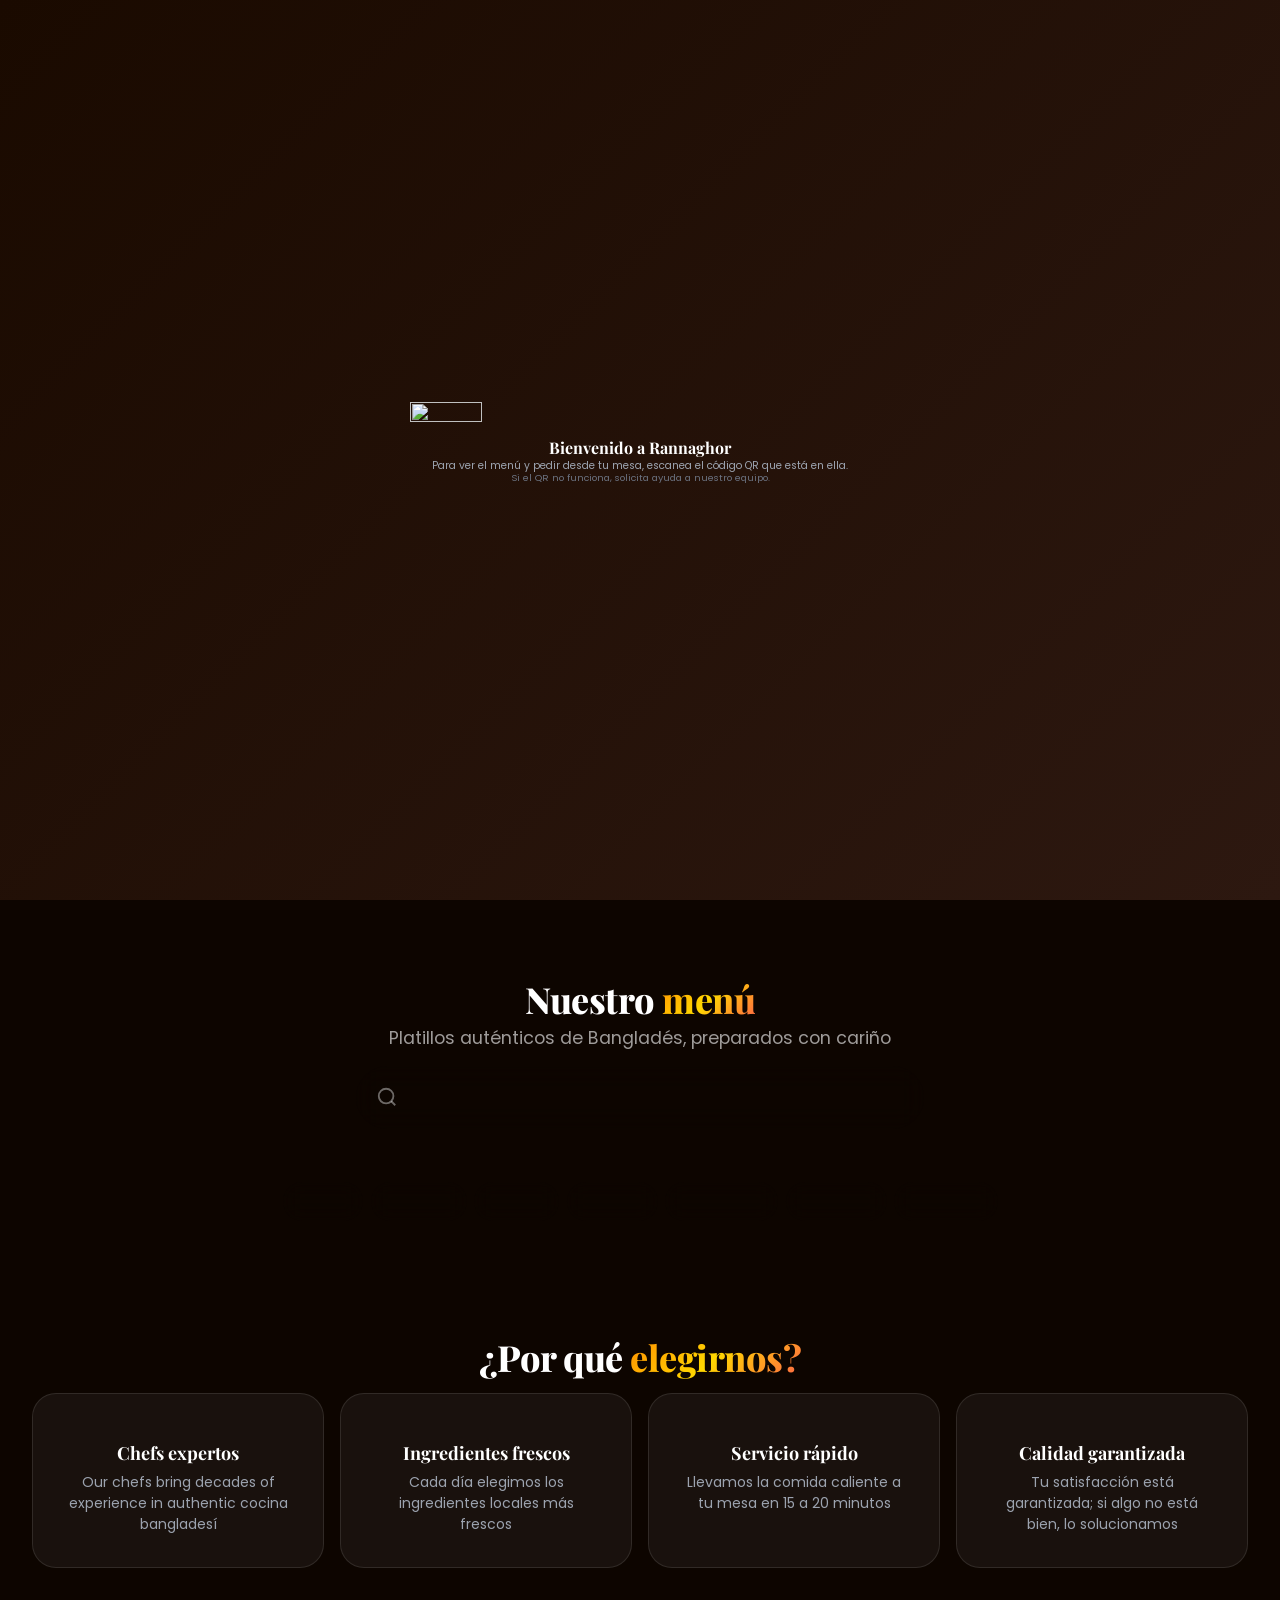
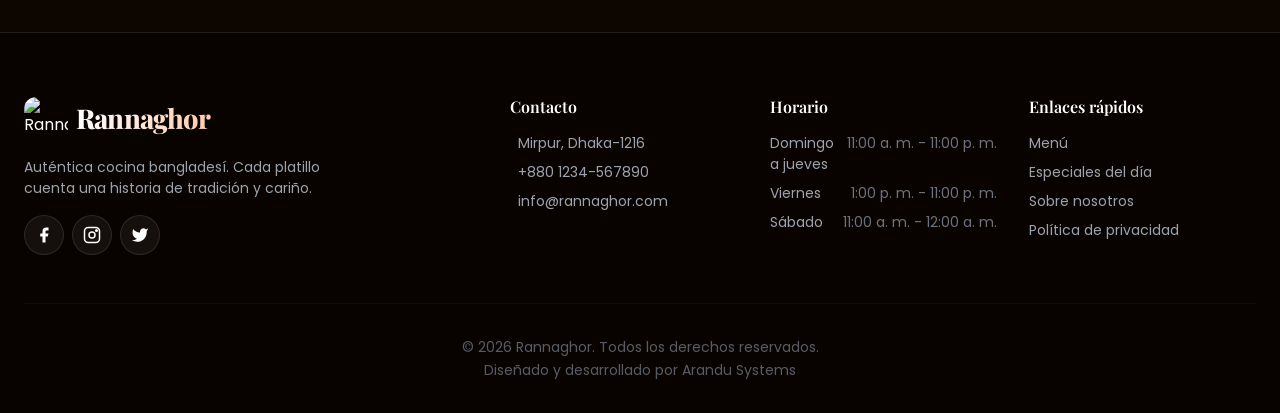
==== commit 3a48effc: "Actualizacion forzada del proyecto" ====
--- a/index.html
+++ b/index.html
@@ -31,8 +31,16 @@
 
 <body>
 
-    <!-- Redirecting handled in script.js if no table selected -->
-    <div id="welcomeScreen" class="hidden"></div>
+    <section id="welcomeScreen" class="welcome-screen hidden" aria-labelledby="welcomeTitle">
+        <div class="welcome-container">
+            <header class="welcome-header">
+                <div class="welcome-logo"><img src="assets/images/logo.png" alt="" width="72" height="72"></div>
+                <h1 id="welcomeTitle" class="welcome-title">Bienvenido a Rannaghor</h1>
+                <p class="welcome-subtitle">Para ver el menú y pedir desde tu mesa, escanea el código QR que está en ella.</p>
+                <p class="welcome-instruction">Si el QR no funciona, solicita ayuda a nuestro equipo.</p>
+            </header>
+        </div>
+    </section>
 
 
     <!-- ==================== -->
@@ -123,14 +131,6 @@
 
             <!-- Cart Summary -->
             <div id="cartSummary" class="cart-summary hidden">
-                <div class="summary-row">
-                    <span>Subtotal</span>
-                    <span id="subtotal"><span class="currency">Gs. </span>0</span>
-                </div>
-                <div class="summary-row">
-                    <span>IVA (5%)</span>
-                    <span id="vat"><span class="currency">Gs. </span>0</span>
-                </div>
                 <div class="summary-row total">
                     <span>Total</span>
                     <span id="total" class="gradient-text"><span class="currency">Gs. </span>0</span>
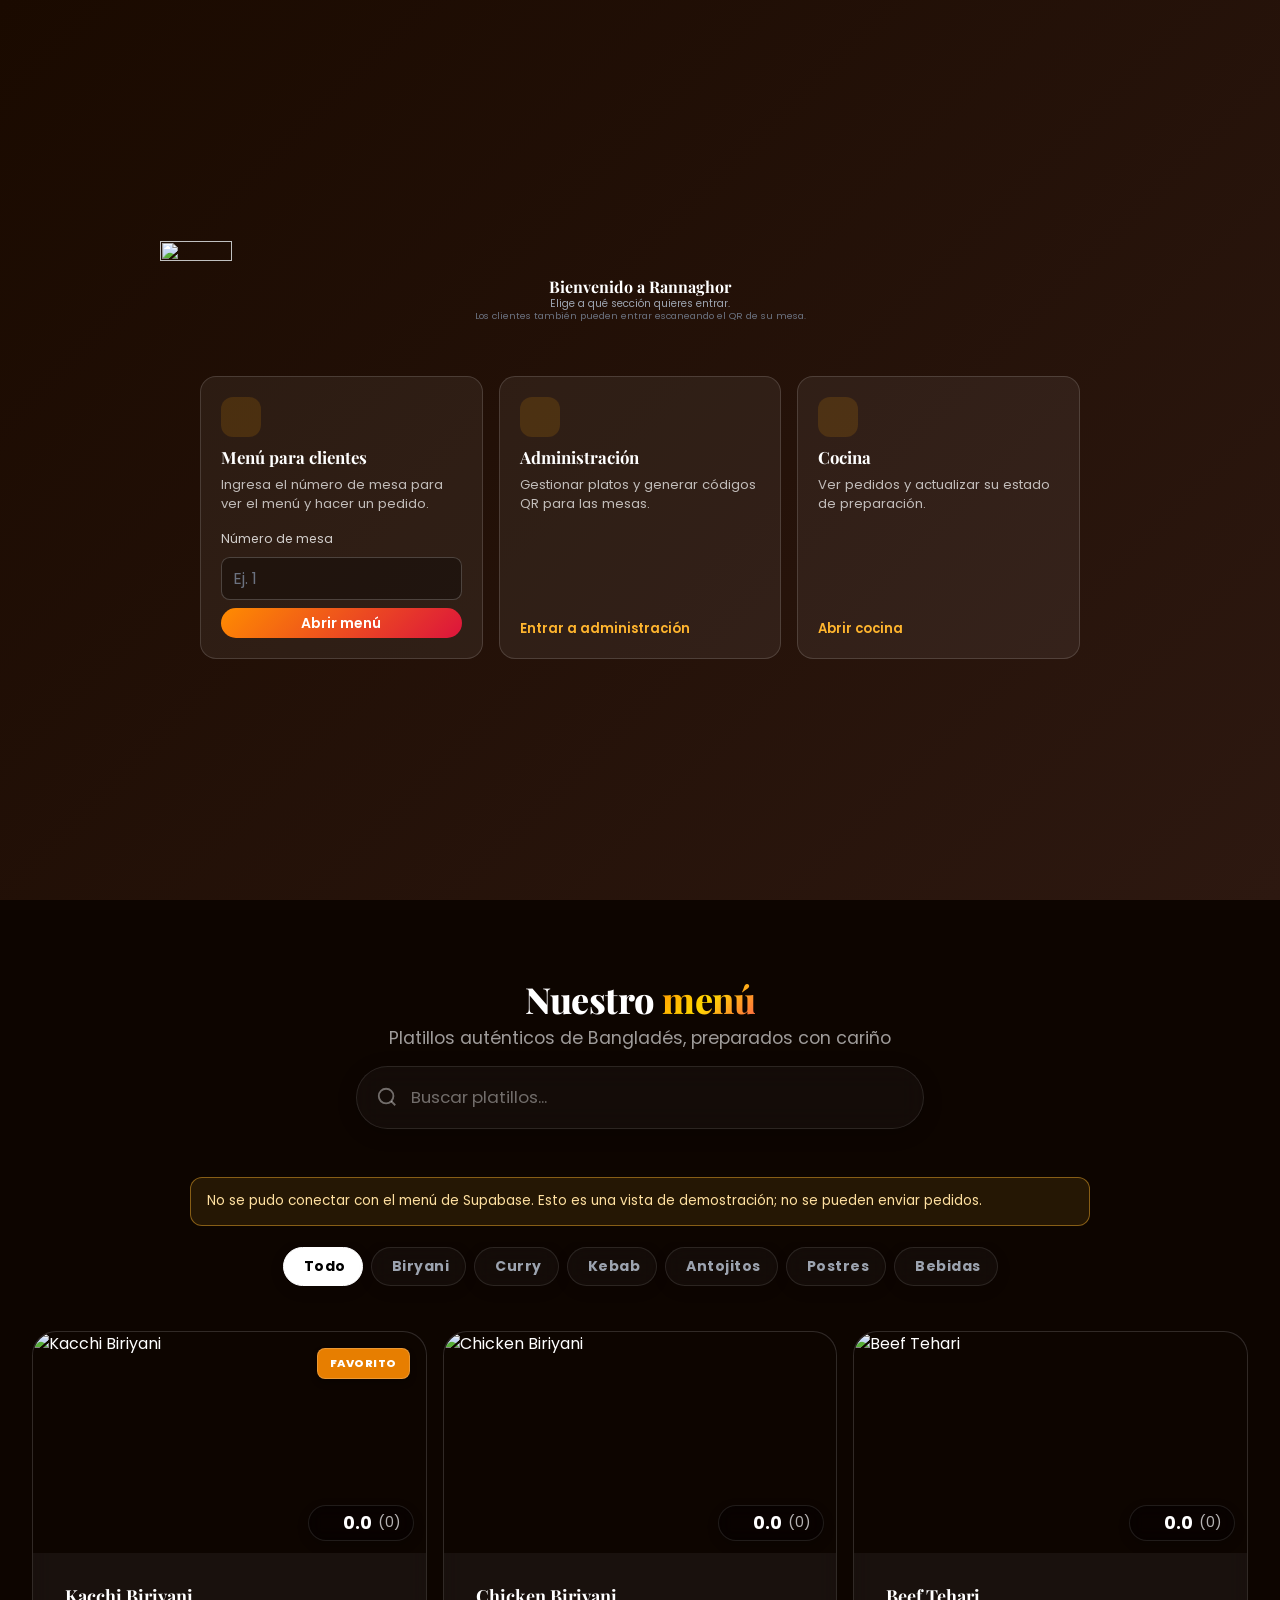
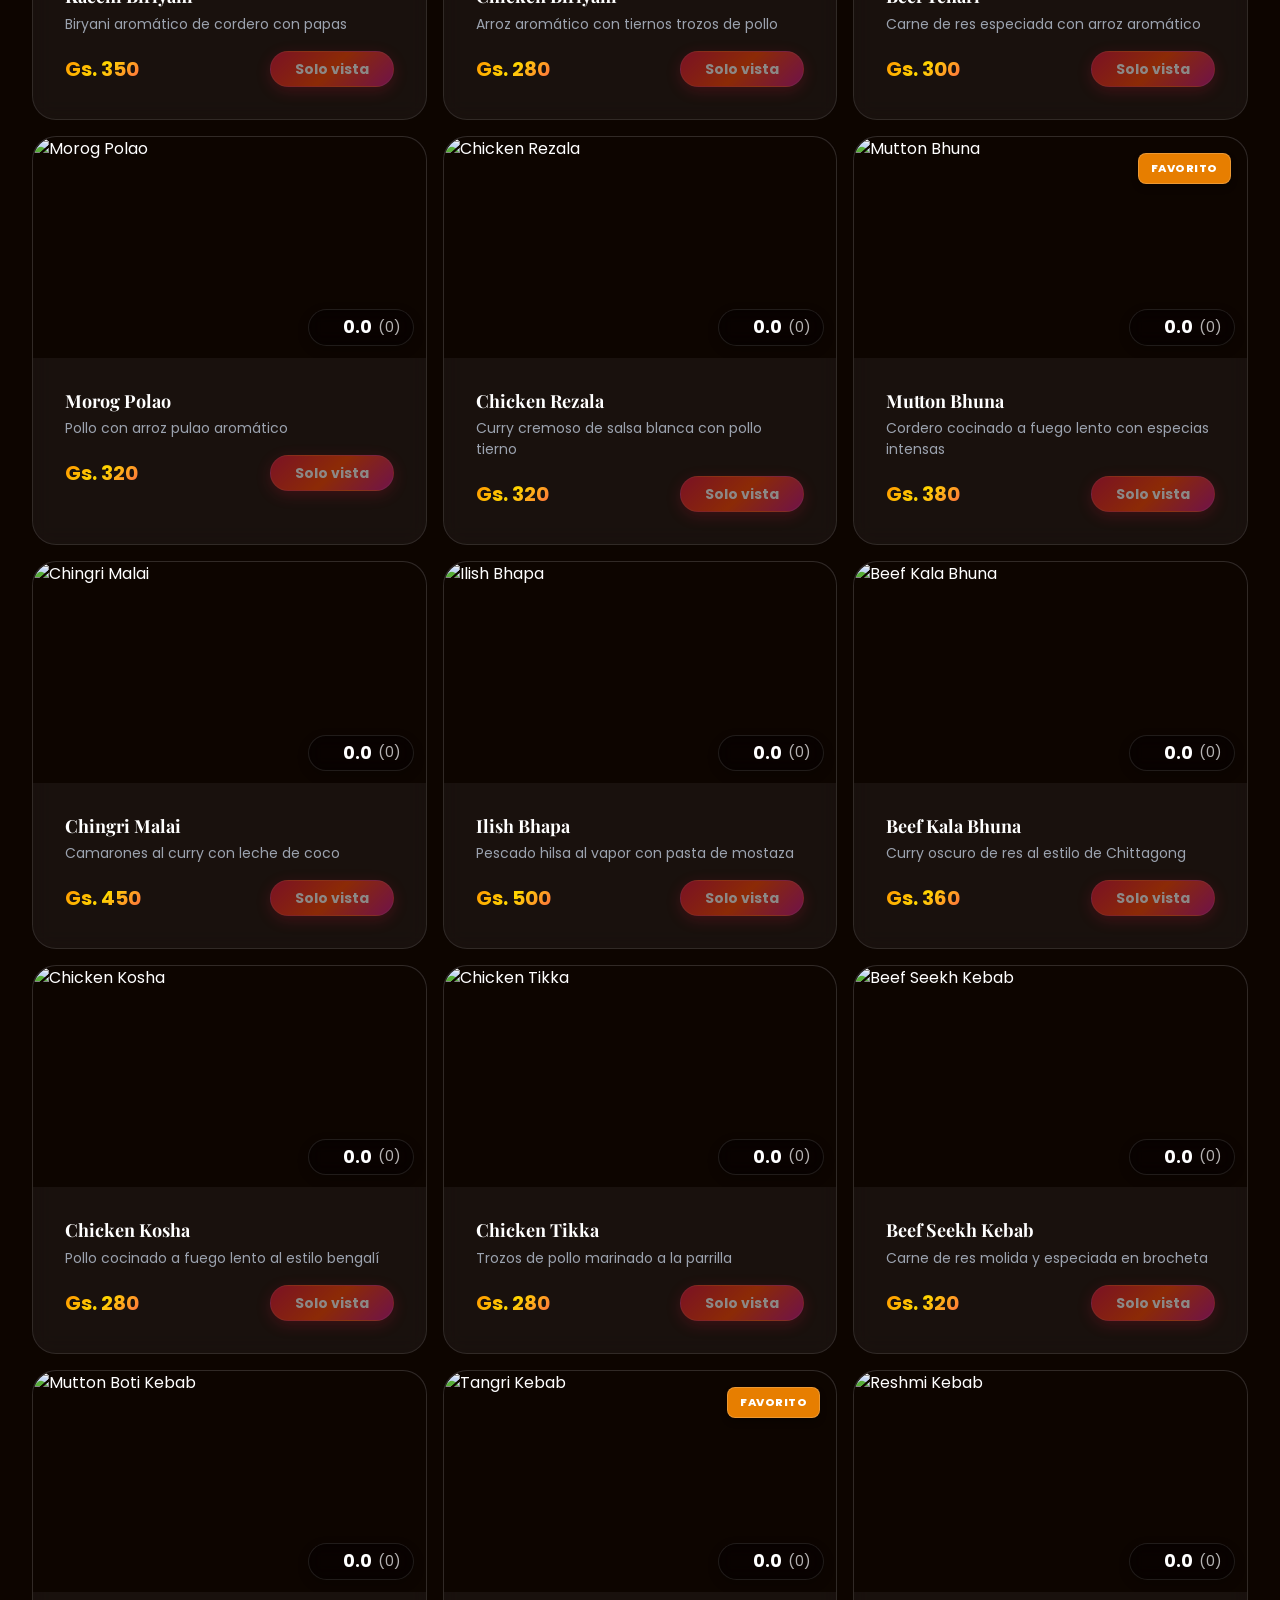
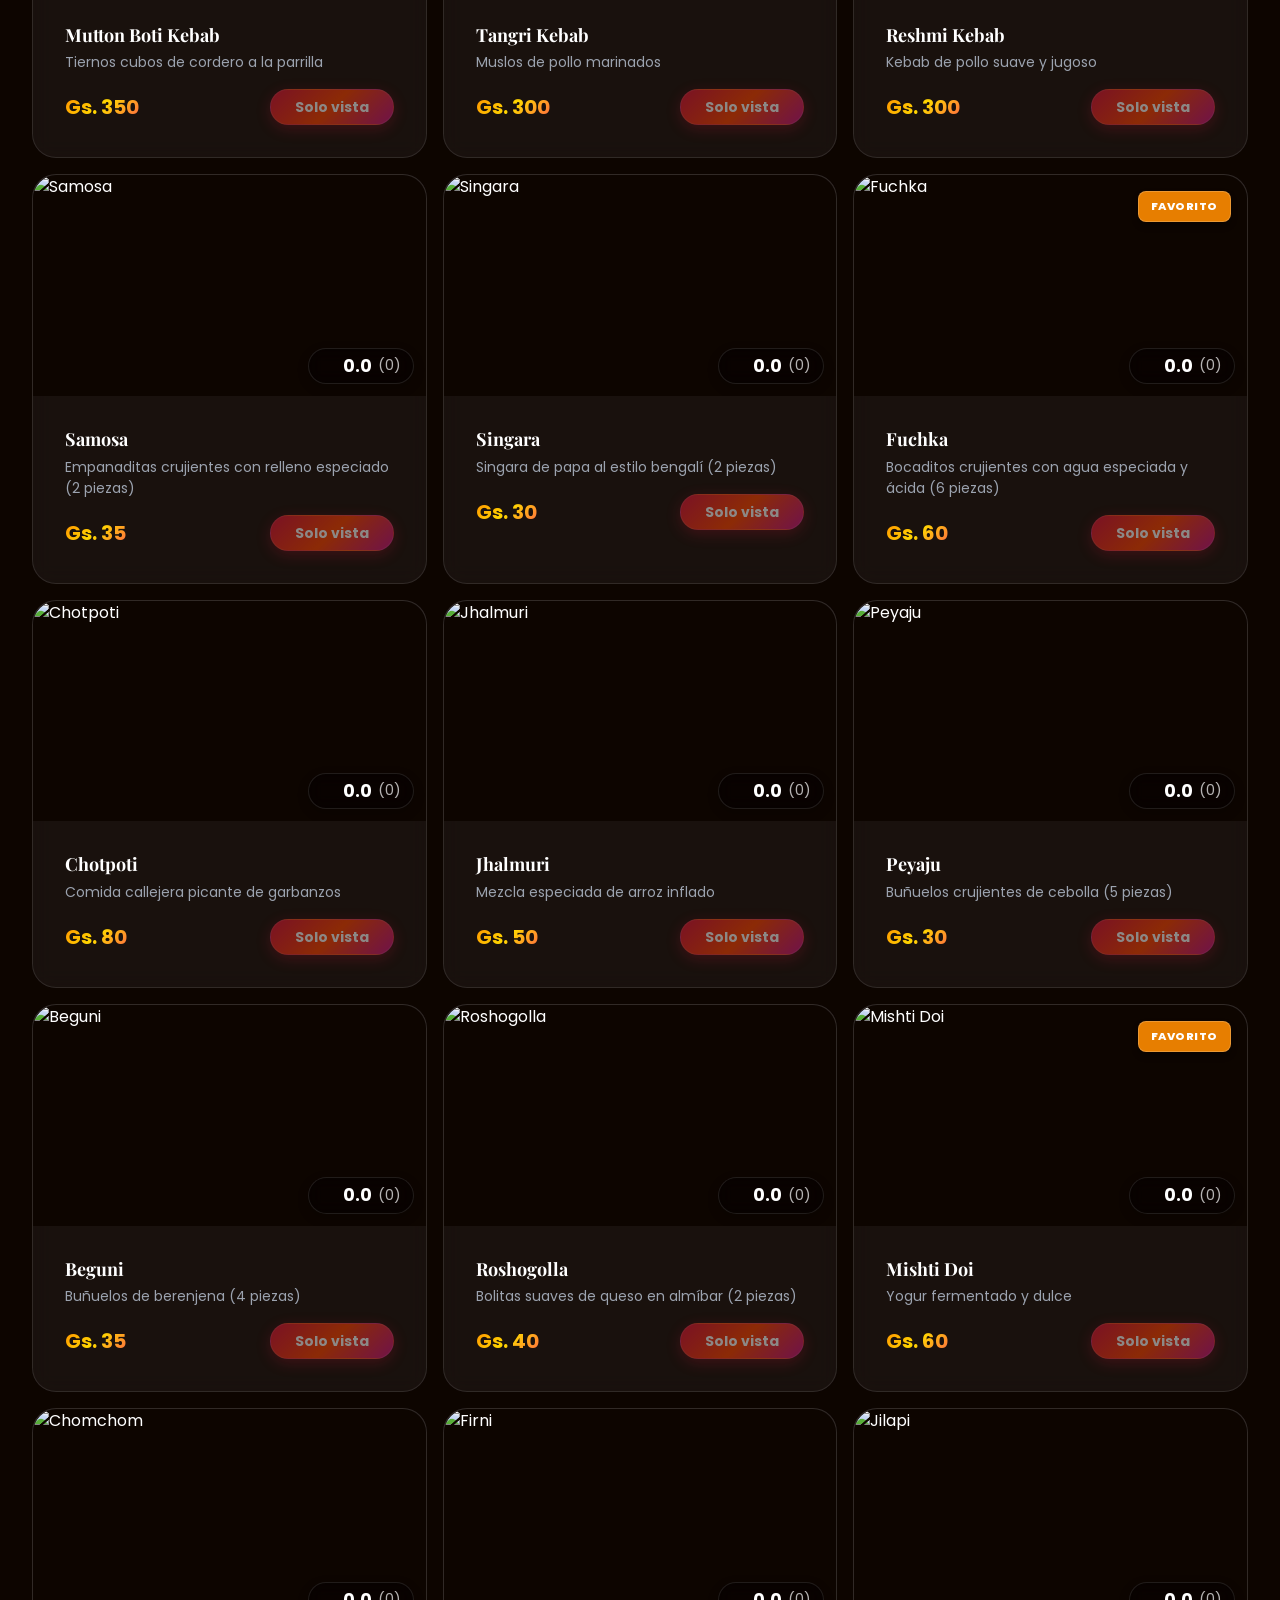
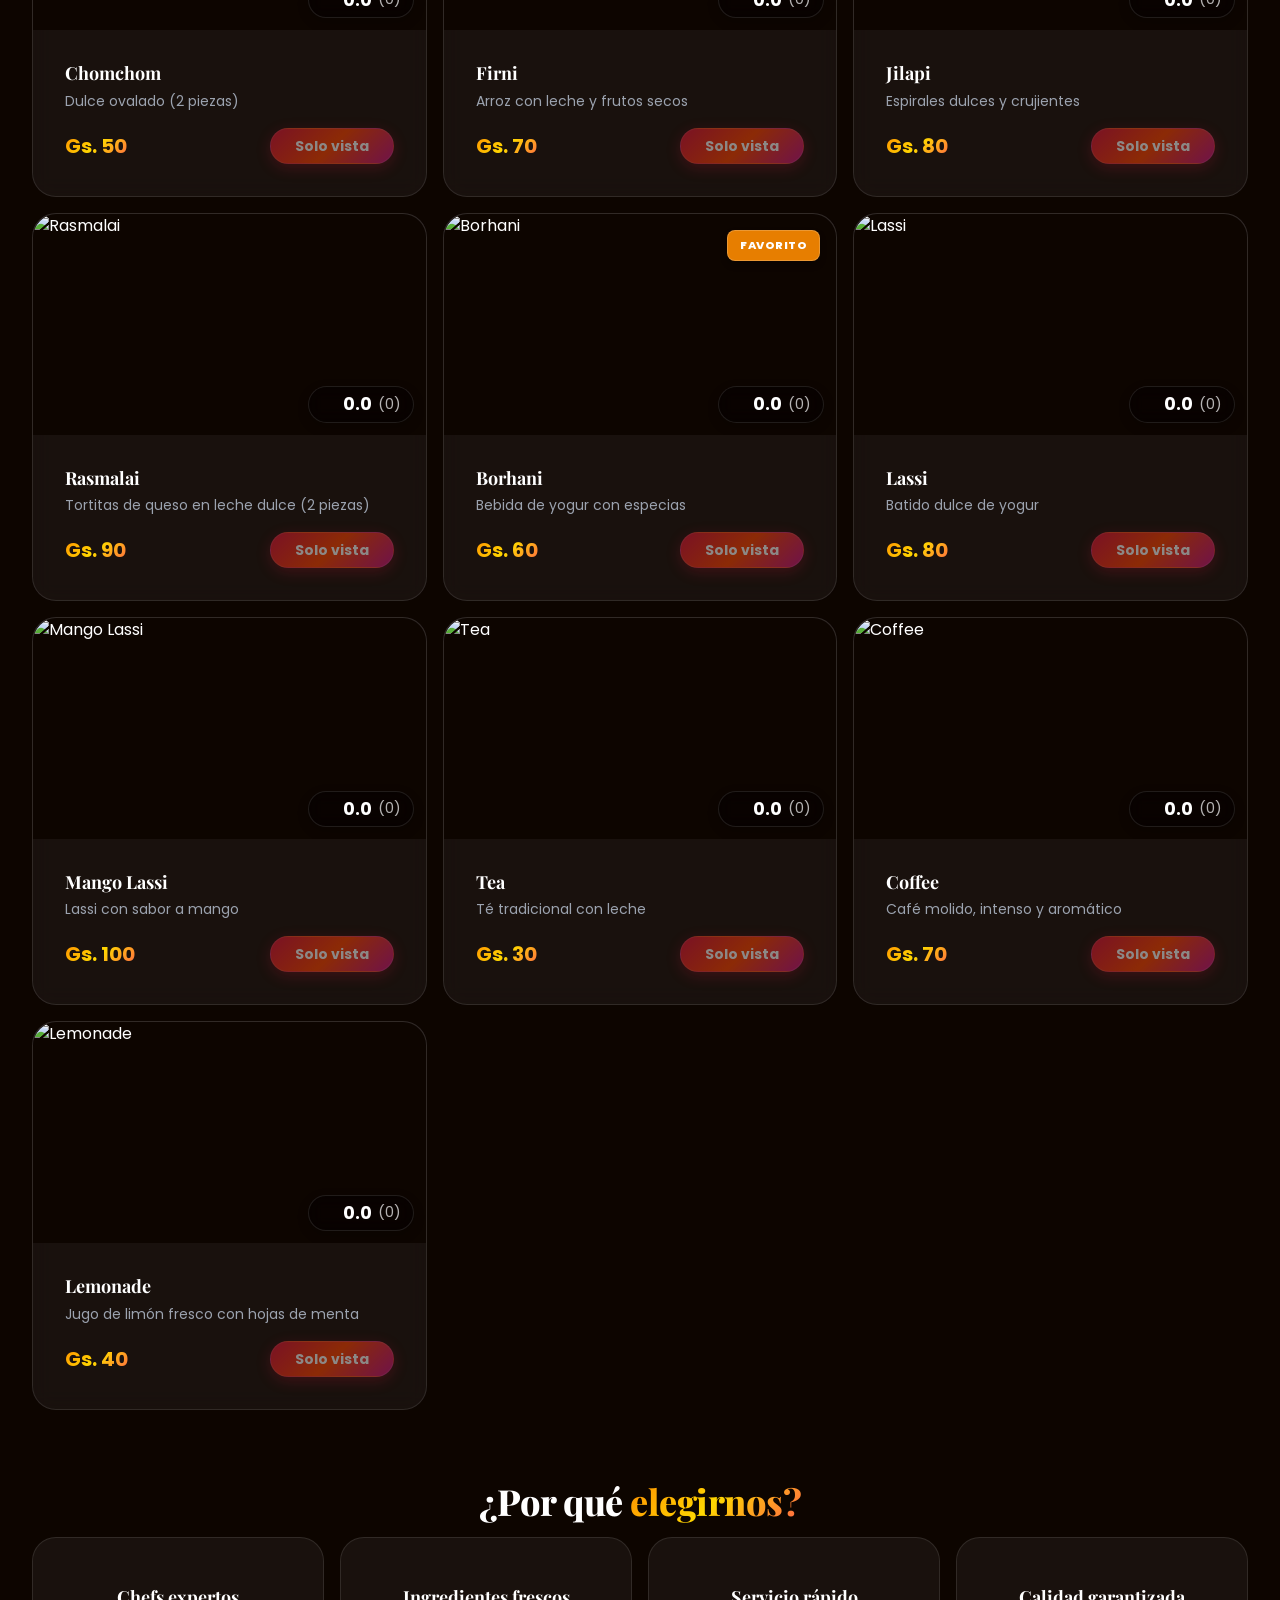
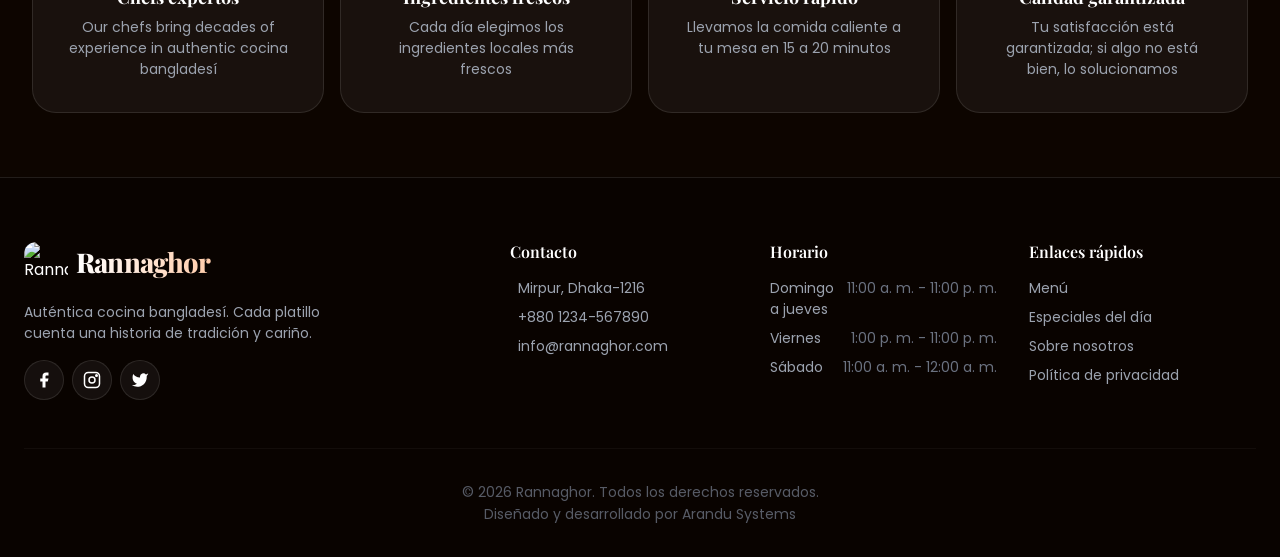
==== commit c0977395: "Prepare restaurant ordering app for deployment" ====
--- a/index.html
+++ b/index.html
@@ -36,9 +36,33 @@
             <header class="welcome-header">
                 <div class="welcome-logo"><img src="assets/images/logo.png" alt="" width="72" height="72"></div>
                 <h1 id="welcomeTitle" class="welcome-title">Bienvenido a Rannaghor</h1>
-                <p class="welcome-subtitle">Para ver el menú y pedir desde tu mesa, escanea el código QR que está en ella.</p>
-                <p class="welcome-instruction">Si el QR no funciona, solicita ayuda a nuestro equipo.</p>
+                <p class="welcome-subtitle">Elige a qué sección quieres entrar.</p>
+                <p class="welcome-instruction">Los clientes también pueden entrar escaneando el QR de su mesa.</p>
             </header>
+            <div class="entry-options">
+                <section class="entry-card">
+                    <div class="entry-card-icon"><i data-lucide="utensils"></i></div>
+                    <h2>Menú para clientes</h2>
+                    <p>Ingresa el número de mesa para ver el menú y hacer un pedido.</p>
+                    <form id="tableEntryForm" class="entry-table-form">
+                        <label for="tableEntry">Número de mesa</label>
+                        <input id="tableEntry" name="table" type="number" min="1" max="100" step="1" inputmode="numeric" placeholder="Ej. 1" required>
+                        <button class="btn btn-primary" type="submit">Abrir menú</button>
+                    </form>
+                </section>
+                <a class="entry-card entry-link" href="management/">
+                    <div class="entry-card-icon"><i data-lucide="settings"></i></div>
+                    <h2>Administración</h2>
+                    <p>Gestionar platos y generar códigos QR para las mesas.</p>
+                    <span class="entry-link-label">Entrar a administración <i data-lucide="arrow-right"></i></span>
+                </a>
+                <a class="entry-card entry-link" href="management/kitchen.html">
+                    <div class="entry-card-icon"><i data-lucide="chef-hat"></i></div>
+                    <h2>Cocina</h2>
+                    <p>Ver pedidos y actualizar su estado de preparación.</p>
+                    <span class="entry-link-label">Abrir cocina <i data-lucide="arrow-right"></i></span>
+                </a>
+            </div>
         </div>
     </section>
 
@@ -135,6 +159,7 @@
                     <span>Total</span>
                     <span id="total" class="gradient-text"><span class="currency">Gs. </span>0</span>
                 </div>
+                <p id="taxBreakdown" class="tax-breakdown" aria-live="polite"></p>
 
                 <!-- Special Instructions -->
                 <div class="cart-instructions">
@@ -218,6 +243,8 @@
                         </button>
                     </div>
                 </div>
+
+                <div id="demoMenuNotice" class="demo-menu-notice hidden" role="status" aria-live="polite"></div>
 
                 <!-- Category Tabs -->
                 <div class="category-tabs scroll-reveal" role="tablist" aria-label="Categorías del menú">
@@ -651,6 +678,7 @@
     </button>
 
     <!-- Scripts -->
+    <script src="js/app-config.js"></script>
     <script src="js/script.js"></script>
 </body>
 
--- a/css/style.css
+++ b/css/style.css
@@ -2254,6 +2254,13 @@
     border-top: 1px solid var(--color-border);
 }
 
+.tax-breakdown {
+    margin: calc(-1 * var(--space-sm)) 0 var(--space-md);
+    color: var(--color-text-secondary);
+    font-size: var(--text-xs);
+    text-align: right;
+}
+
 /* Cart Instructions */
 .cart-instructions {
     margin-bottom: var(--space-md);
@@ -5866,3 +5873,129 @@
         max-height: 140px;
     }
 }
+.entry-options {
+    display: grid;
+    grid-template-columns: repeat(3, minmax(0, 1fr));
+    gap: 1rem;
+    width: min(880px, 92vw);
+    margin: 1rem auto 0;
+}
+
+.welcome-container {
+    width: min(920px, 100%);
+    max-width: 920px;
+}
+
+.entry-card {
+    display: flex;
+    flex-direction: column;
+    align-items: flex-start;
+    min-width: 0;
+    padding: 1.25rem;
+    border: 1px solid rgba(255, 255, 255, 0.14);
+    border-radius: 1rem;
+    background: rgba(255, 255, 255, 0.06);
+    color: #fff;
+    text-align: left;
+}
+
+.entry-link {
+    text-decoration: none;
+    transition: border-color 160ms ease, background 160ms ease, transform 160ms ease;
+}
+
+.entry-link:hover,
+.entry-link:focus-visible {
+    border-color: rgba(255, 166, 0, 0.75);
+    background: rgba(255, 255, 255, 0.1);
+    transform: translateY(-2px);
+}
+
+.entry-card-icon {
+    display: grid;
+    width: 2.5rem;
+    height: 2.5rem;
+    margin-bottom: 0.65rem;
+    place-items: center;
+    border-radius: 0.75rem;
+    background: rgba(255, 166, 0, 0.14);
+    color: #ffb52e;
+}
+
+.entry-card h2 {
+    margin: 0 0 0.4rem;
+    font-size: 1.05rem;
+}
+
+.entry-card p {
+    margin: 0 0 1rem;
+    color: rgba(255, 255, 255, 0.7);
+    font-size: 0.82rem;
+    line-height: 1.5;
+}
+
+.entry-table-form {
+    display: grid;
+    width: 100%;
+    gap: 0.5rem;
+    margin-top: auto;
+}
+
+.entry-table-form label {
+    font-size: 0.78rem;
+    color: rgba(255, 255, 255, 0.78);
+}
+
+.entry-table-form input {
+    width: 100%;
+    min-height: 2.7rem;
+    padding: 0.55rem 0.7rem;
+    border: 1px solid rgba(255, 255, 255, 0.2);
+    border-radius: 0.55rem;
+    background: rgba(0, 0, 0, 0.3);
+    color: #fff;
+}
+
+.entry-link-label {
+    display: inline-flex;
+    align-items: center;
+    gap: 0.45rem;
+    margin-top: auto;
+    color: #ffb52e;
+    font-size: 0.82rem;
+    font-weight: 600;
+}
+
+@media (max-width: 700px) {
+    .welcome-screen {
+        overflow-y: auto !important;
+        align-items: flex-start !important;
+    }
+
+    .welcome-container {
+        max-width: 460px;
+        margin: auto;
+        padding: 1.25rem 0;
+    }
+
+    .entry-options {
+        grid-template-columns: 1fr;
+        width: 100%;
+    }
+
+    .entry-card {
+        padding: 1rem;
+    }
+}
+
+.demo-menu-notice {
+    max-width: 900px;
+    margin: 0 auto 1rem;
+    padding: 0.85rem 1rem;
+    border: 1px solid rgba(255, 181, 46, 0.45);
+    border-radius: 0.75rem;
+    background: rgba(255, 181, 46, 0.1);
+    color: #ffe0a0;
+    font-size: 0.85rem;
+    line-height: 1.5;
+}
